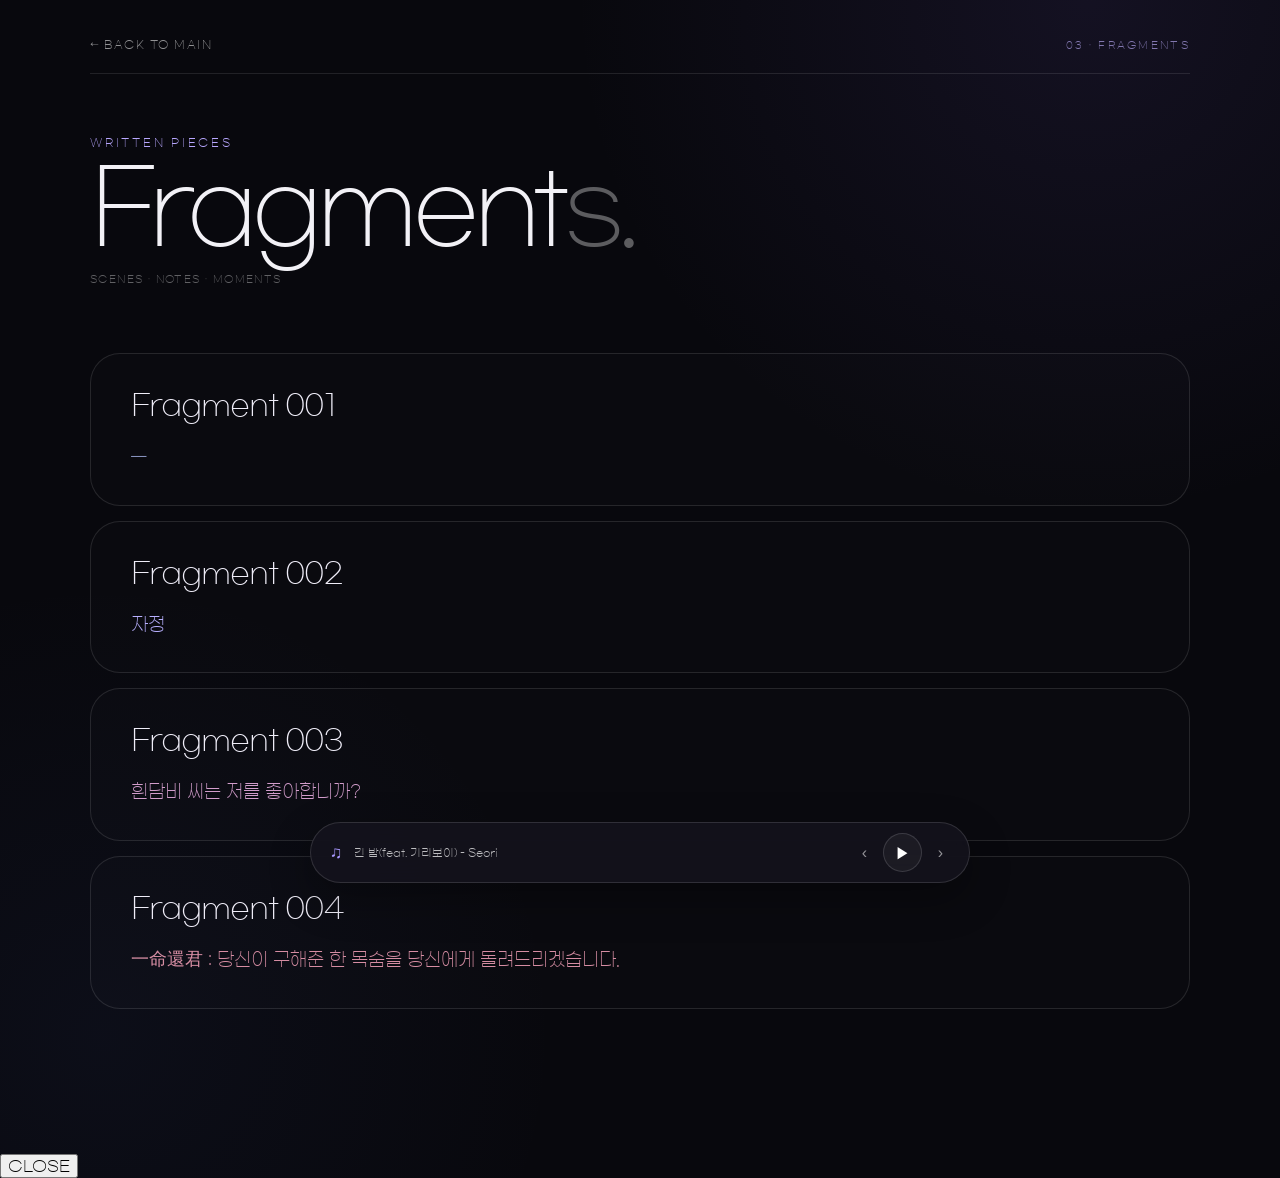
==== fragments/index.html @ 54051878 "Update index.html" ====
<!DOCTYPE html>
<html lang="ko">

<head>

  <meta charset="UTF-8" />

  <meta
    name="viewport"
    content="width=device-width, initial-scale=1.0"
  />

  <title>Fragments | Midnight Hour</title>


  <style>

    @font-face {
      font-family: "GmarketSans";
      src: url("../GmarketSansTTFLight.ttf") format("truetype");
      font-weight: 300;
      font-style: normal;
      font-display: swap;
    }


    * {
      box-sizing: border-box;
    }


    html {
      scroll-behavior: smooth;
    }


    body {
      margin: 0;

      min-height: 100vh;

      color: #f2f1f6;

      font-family:
        "GmarketSans",
        -apple-system,
        BlinkMacSystemFont,
        "Segoe UI",
        sans-serif;

      background:
        radial-gradient(
          circle at 85% 0%,
          rgba(94,73,163,.14),
          transparent 32%
        ),
        radial-gradient(
          circle at 8% 88%,
          rgba(70,94,177,.07),
          transparent 29%
        ),
        #08080d;
    }


    a {
      color: inherit;
      text-decoration: none;
    }


    button {
      font: inherit;
    }


    /* =========================================================
       PAGE
    ========================================================= */

    .mh-fr-page {
      width: min(1100px, calc(100% - 54px));

      margin: 0 auto;

      padding:
        38px
        0
        145px;
    }


    /* =========================================================
       TOP
    ========================================================= */

    .mh-fr-top {
      display: flex;

      align-items: center;
      justify-content: space-between;

      padding-bottom: 22px;

      border-bottom:
        1px solid
        rgba(255,255,255,.10);
    }


    .mh-fr-back {
      color: rgba(255,255,255,.56);

      font-size: 11px;

      letter-spacing: .14em;

      transition:
        color .2s ease,
        transform .2s ease;
    }


    .mh-fr-back:hover {
      color: white;

      transform: translateX(-3px);
    }


    .mh-fr-index {
      color: rgba(176,162,235,.7);

      font-size: 10px;

      letter-spacing: .23em;
    }


    /* =========================================================
       HEADER
    ========================================================= */

    .mh-fr-header {
      padding:
        62px
        0
        68px;
    }


    .mh-fr-kicker {
      margin-bottom: 12px;

      color: #b8a7ff;

      font-size: 11px;

      letter-spacing: .25em;
    }


    .mh-fr-title {
      margin: 0;

      font-size:
        clamp(
          58px,
          8vw,
          103px
        );

      line-height: .9;

      letter-spacing: -.065em;

      font-weight: 300;
    }


    .mh-fr-title span {
      color: rgba(255,255,255,.34);
    }


    .mh-fr-sub {
      margin-top: 20px;

      color: rgba(255,255,255,.36);

      font-size: 10px;

      letter-spacing: .14em;
    }


    /* =========================================================
       CARDS
    ========================================================= */

    .mh-fr-list {
      display: flex;

      flex-direction: column;

      gap: 15px;
    }


    .mh-fr-card {
      width: 100%;

      min-height: 150px;

      display: flex;

      flex-direction: column;

      justify-content: center;

      align-items: flex-start;

      padding:
        32px
        40px;

      border:
        1px solid
        rgba(255,255,255,.11);

      border-radius: 30px;

      color: inherit;

      text-align: left;

      background:
        rgba(255,255,255,.012);

      cursor: pointer;

      transition:
        border-color .25s ease,
        background .25s ease,
        transform .25s ease;
    }


    .mh-fr-card:hover {
      transform: translateY(-2px);

      border-color:
        rgba(174,155,255,.30);

      background:
        linear-gradient(
          100deg,
          rgba(116,90,190,.055),
          rgba(255,255,255,.013)
        );
    }


    .mh-fr-card-title {
      margin: 0;

      color: #efedf8;

      font-size:
        clamp(
          22px,
          2.4vw,
          30px
        );

      font-weight: 300;

      line-height: 1.3;

      letter-spacing: -.035em;
    }


    .mh-fr-card-subtitle {
      margin-top: 17px;

      color: #b8c7ff;

      font-size:
        clamp(
          14px,
          1.6vw,
          18px
        );

      line-height: 1.7;

      word-break: keep-all;
    }


    .mh-fr-card:nth-child(2)
    .mh-fr-card-subtitle {
      color: #b8b0ff;
    }


    .mh-fr-card:nth-child(3)
    .mh-fr-card-subtitle {
      color: #d29dcb;
    }


    .mh-fr-card:nth-child(4)
    .mh-fr-card-subtitle {
      color: #d68da3;
    }


    /* =========================================================
       READER MODAL
    ========================================================= */

    .mh-fr-modal {
      position: fixed;

      z-index: 500;

      inset: 0;

      display: none;

      align-items: center;
      justify-content: center;

      padding: 28px;

      background:
        rgba(3,3,7,.91);

      backdrop-filter: blur(18px);
      -webkit-backdrop-filter: blur(18px);
    }


    .mh-fr-modal.open {
      display: flex;
    }


    .mh-fr-reader {
      width: min(820px, 100%);

      max-height: 87vh;

      overflow-y: auto;

      padding:
        46px
        48px
        52px;

      border:
        1px solid
        rgba(255,255,255,.11);

      border-radius: 30px;

      background: #101016;

      box-shadow:
        0
        28px
        80px
        rgba(0,0,0,.38);
    }


    .mh-fr-reader-head {
      display: flex;

      align-items: flex-start;
      justify-content: space-between;

      gap: 28px;

      margin-bottom: 31px;

      padding-bottom: 25px;

      border-bottom:
        1px solid
        rgba(255,255,255,.09);
    }


    .mh-fr-reader-heading {
      min-width: 0;
    }


    .mh-fr-reader-title {
      margin: 0;

      color: #f1eff7;

      font-size: 29px;

      font-weight: 300;

      letter-spacing: -.04em;
    }


    .mh-fr-reader-subtitle {
      margin-top: 9px;

      color: rgba(183,172,244,.67);

      font-size: 12px;

      line-height: 1.7;

      word-break: keep-all;
    }


    .mh-fr-close {
      flex: 0 0 auto;

      padding:
        7px
        0;

      border: 0;

      color: rgba(255,255,255,.48);

      background: transparent;

      cursor: pointer;

      font-size: 9px;

      letter-spacing: .17em;
    }


    .mh-fr-close:hover {
      color: white;
    }


    /* =========================================================
       TEXT CONTENT
    ========================================================= */

    .mh-fr-reader-text {
      color: rgba(255,255,255,.78);

      font-size: 15px;

      line-height: 2.15;

      word-break: keep-all;

      white-space: pre-wrap;
    }


    /*
      fragment3.html처럼 HTML을 불러올 때
    */

    .mh-fr-reader-text.is-html {
      white-space: normal;
    }


    .mh-fr-reader-text.is-html p {
      margin:
        0
        0
        1.35em;
    }


    .mh-fr-reader-text.is-html p:last-child {
      margin-bottom: 0;
    }


    /*
      기울임체
    */

    .mh-fr-reader-text em {
      color: rgba(215,207,255,.90);

      font-style: italic;
    }


    /* =========================================================
       MUSIC
    ========================================================= */

    .music-player {
      position: fixed;

      z-index: 100;

      left: 50%;
      bottom: 17px;

      transform: translateX(-50%);

      width:
        min(
          660px,
          calc(100% - 36px)
        );

      min-height: 61px;

      display: flex;

      align-items: center;
      justify-content: space-between;

      gap: 16px;

      padding:
        9px
        13px
        9px
        19px;

      border:
        1px solid
        rgba(255,255,255,.13);

      border-radius: 999px;

      background:
        rgba(20,18,29,.89);

      box-shadow:
        0
        15px
        43px
        rgba(0,0,0,.32);

      backdrop-filter: blur(20px);
      -webkit-backdrop-filter: blur(20px);
    }


    .music-left,
    .music-controls {
      display: flex;
      align-items: center;
    }


    .music-left {
      min-width: 0;
      gap: 11px;
    }


    .music-icon {
      color: #a998ff;
      font-size: 17px;
    }


    .music-title {
      overflow: hidden;
      white-space: nowrap;
      text-overflow: ellipsis;

      color: rgba(255,255,255,.72);

      font-size: 11px;
    }


    .music-controls {
      flex: 0 0 auto;
      gap: 3px;
    }


    .music-btn {
      width: 39px;
      height: 39px;

      display: grid;
      place-items: center;

      padding: 0;

      border:
        1px solid
        rgba(255,255,255,.14);

      border-radius: 50%;

      color: white;

      background:
        rgba(255,255,255,.045);

      cursor: pointer;
    }


    .music-btn.small {
      width: 31px;
      height: 31px;

      border: 0;

      background: transparent;

      color: rgba(255,255,255,.55);
    }


    /* =========================================================
       MOBILE
    ========================================================= */

    @media (max-width: 650px) {

      .mh-fr-page {
        width: calc(100% - 28px);
      }


      .mh-fr-header {
        padding:
          48px
          0
          50px;
      }


      .mh-fr-card {
        min-height: 130px;

        padding:
          28px
          25px;

        border-radius: 23px;
      }


      .mh-fr-card-title {
        font-size: 23px;
      }


      .mh-fr-card-subtitle {
        margin-top: 12px;

        font-size: 14px;
      }


      .mh-fr-modal {
        padding: 13px;
      }


      .mh-fr-reader {
        padding:
          31px
          24px
          38px;

        border-radius: 22px;
      }


      .mh-fr-reader-title {
        font-size: 24px;
      }


      .mh-fr-reader-text {
        font-size: 13.5px;

        line-height: 2;
      }

    }

  </style>

</head>


<body>


<main class="mh-fr-page">


  <nav class="mh-fr-top">

    <a
      class="mh-fr-back"
      href="../index.html"
    >
      ← BACK TO MAIN
    </a>

    <span class="mh-fr-index">
      03 · FRAGMENTS
    </span>

  </nav>



  <header class="mh-fr-header">

    <div class="mh-fr-kicker">
      WRITTEN PIECES
    </div>

    <h1 class="mh-fr-title">
      Fragment<span>s.</span>
    </h1>

    <div class="mh-fr-sub">
      SCENES · NOTES · MOMENTS
    </div>

  </header>



  <!-- =====================================================
       FRAGMENT CARDS
  ====================================================== -->

  <section class="mh-fr-list">


    <!-- 001 -->

    <button
      class="mh-fr-card"
      onclick="openFragment({
        file: 'fragment1.txt',
        type: 'text',
        title: 'Fragment 001',
        subtitle: '—'
      })"
    >

      <h2 class="mh-fr-card-title">
        Fragment 001
      </h2>

      <div class="mh-fr-card-subtitle">
        —
      </div>

    </button>



    <!-- 002 -->

    <button
      class="mh-fr-card"
      onclick="openFragment({
        file: 'fragment2.txt',
        type: 'text',
        title: 'Fragment 002',
        subtitle: '자정'
      })"
    >

      <h2 class="mh-fr-card-title">
        Fragment 002
      </h2>

      <div class="mh-fr-card-subtitle">
        자정
      </div>

    </button>



    <!-- 003 -->

    <button
      class="mh-fr-card"
      onclick="openFragment({
        file: 'fragment3.html',
        type: 'html',
        title: 'Fragment 003',
        subtitle: '흰담비 씨는 저를 좋아합니까?'
      })"
    >

      <h2 class="mh-fr-card-title">
        Fragment 003
      </h2>

      <div class="mh-fr-card-subtitle">
        흰담비 씨는 저를 좋아합니까?
      </div>

    </button>



    <!-- 004 -->

    <button
      class="mh-fr-card"
      onclick="openFragment({
        file: 'fragment4.txt',
        type: 'text',
        title: 'Fragment 004',
        subtitle: '一命還君 : 당신이 구해준 한 목숨을 당신에게 돌려드리겠습니다.'
      })"
    >

      <h2 class="mh-fr-card-title">
        Fragment 004
      </h2>

      <div class="mh-fr-card-subtitle">
        一命還君 : 당신이 구해준 한 목숨을 당신에게 돌려드리겠습니다.
      </div>

    </button>


  </section>


</main>



<!-- =========================================================
     READER
========================================================= -->

<div
  class="mh-fr-modal"
  id="mh-fr-modal"
  onclick="closeFragmentOutside(event)"
>

  <article class="mh-fr-reader">


    <div class="mh-fr-reader-head">


      <div class="mh-fr-reader-heading">

        <h2
          class="mh-fr-reader-title"
          id="mh-fr-reader-title"
        >
          Fragment
        </h2>

        <div
          class="mh-fr-reader-subtitle"
          id="mh-fr-reader-subtitle"
        >
        </div>

      </div>


      <button
        class="mh-fr-close"
        onclick="closeFragment()"
      >
        CLOSE
      </button>


    </div>


    <div
      class="mh-fr-reader-text"
      id="mh-fr-reader-text"
    >
      Loading...
    </div>


  </article>

</div>



<!-- =========================================================
     MUSIC
========================================================= -->

<div
  class="music-player"
  id="music-player"
>

  <div class="music-left">

    <span class="music-icon">
      ♫
    </span>

    <span
      class="music-title"
      id="music-title"
    >
      긴 밤(feat. 기리보이) - Seori
    </span>

  </div>


  <div class="music-controls">

    <button
      aria-label="previous track"
      class="music-btn small"
      onclick="prevTrack()"
    >
      ‹
    </button>

    <button
      aria-label="play or pause"
      class="music-btn"
      id="music-btn"
      onclick="toggleMusic()"
    >
      ▶
    </button>

    <button
      aria-label="next track"
      class="music-btn small"
      onclick="nextTrack()"
    >
      ›
    </button>

  </div>


  <audio
    id="bgm"
    preload="metadata"
  ></audio>

</div>



<script src="../common.js"></script>


<script>

  const fragmentModal =
    document.getElementById(
      "mh-fr-modal"
    );


  const fragmentTitle =
    document.getElementById(
      "mh-fr-reader-title"
    );


  const fragmentSubtitle =
    document.getElementById(
      "mh-fr-reader-subtitle"
    );


  const fragmentText =
    document.getElementById(
      "mh-fr-reader-text"
    );



  async function openFragment(data) {

    fragmentTitle.textContent =
      data.title;


    fragmentSubtitle.textContent =
      data.subtitle || "";


    fragmentText.classList.remove(
      "is-html"
    );


    fragmentText.textContent =
      "Loading...";


    fragmentModal.classList.add(
      "open"
    );


    document.body.style.overflow =
      "hidden";


    try {

      const response =
        await fetch(data.file);


      if (!response.ok) {

        throw new Error(
          "Failed to load fragment."
        );

      }


      const content =
        await response.text();


      if (
        data.type === "html"
      ) {

        fragmentText.classList.add(
          "is-html"
        );


        fragmentText.innerHTML =
          content;

      }

      else {

        fragmentText.textContent =
          content;

      }

    }

    catch (error) {

      fragmentText.textContent =
        "글을 불러오지 못했습니다.\n\n" +
        data.file +
        " 파일이 fragments 폴더 안에 있는지 확인해 주세요.";

    }

  }



  function closeFragment() {

    fragmentModal.classList.remove(
      "open"
    );


    document.body.style.overflow =
      "";

  }



  function closeFragmentOutside(event) {

    if (
      event.target === fragmentModal
    ) {

      closeFragment();

    }

  }



  document.addEventListener(
    "keydown",
    function(event) {

      if (
        event.key === "Escape" &&
        fragmentModal.classList.contains("open")
      ) {

        closeFragment();

      }

    }
  );

</script>


</body>
</html>
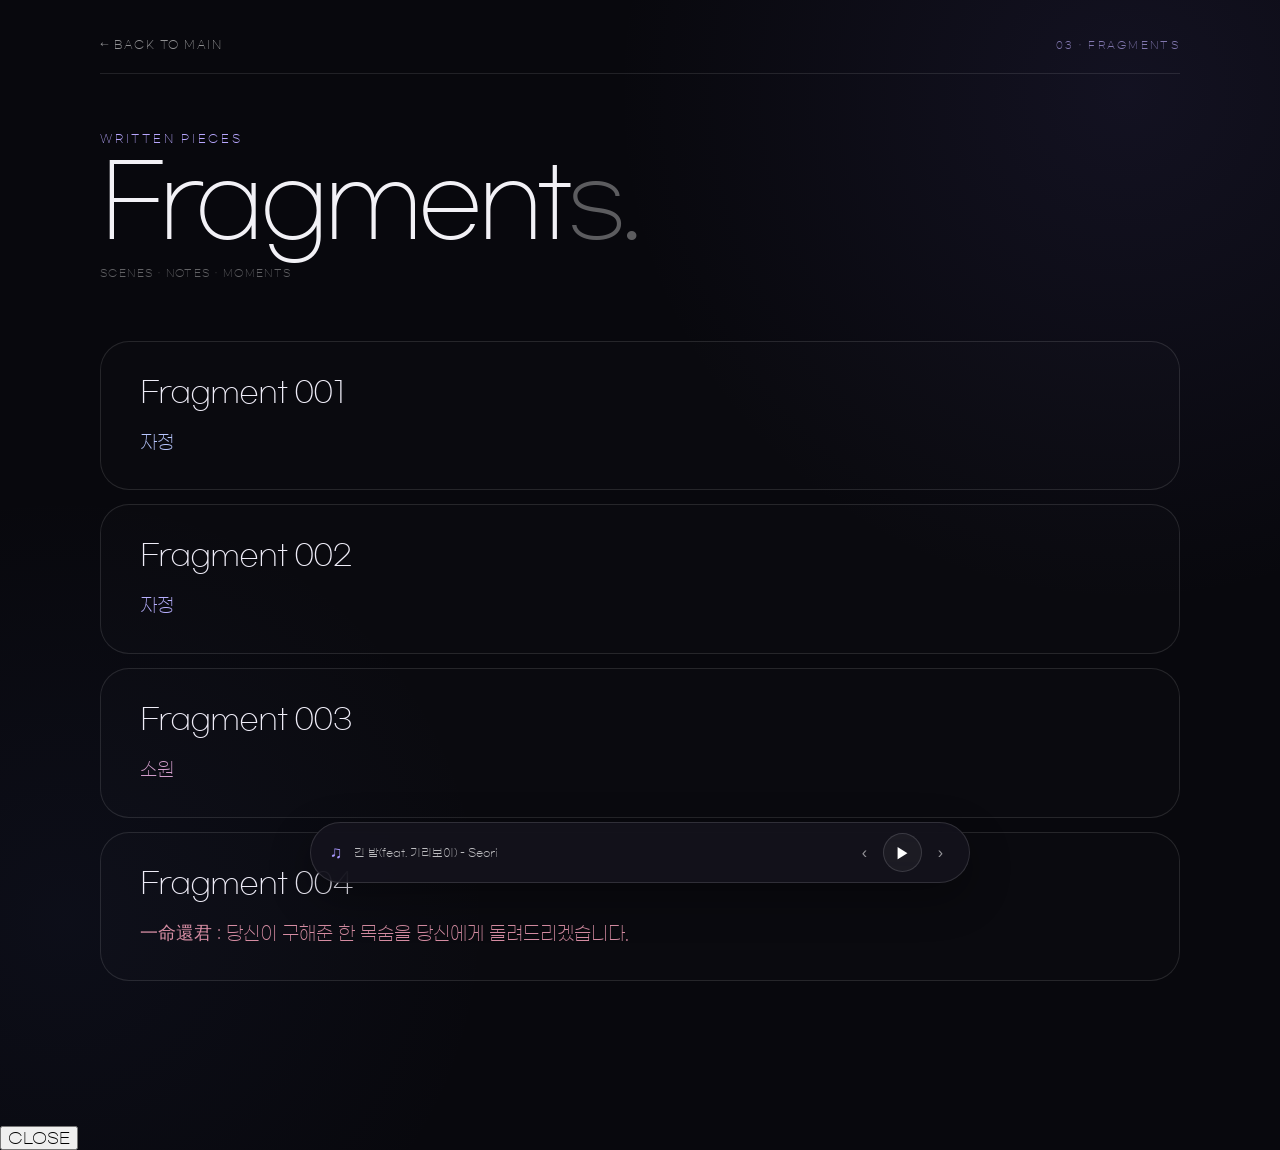
==== commit 481a85ca: "Update index.html" ====
--- a/fragments/index.html
+++ b/fragments/index.html
@@ -36,7 +36,6 @@
 
     body {
       margin: 0;
-
       min-height: 100vh;
 
       color: #f2f1f6;
@@ -50,14 +49,14 @@
 
       background:
         radial-gradient(
-          circle at 85% 0%,
-          rgba(94,73,163,.14),
-          transparent 32%
+          circle at 88% 8%,
+          rgba(86, 77, 158, .14),
+          transparent 33%
         ),
         radial-gradient(
-          circle at 8% 88%,
-          rgba(70,94,177,.07),
-          transparent 29%
+          circle at 5% 80%,
+          rgba(74, 95, 180, .07),
+          transparent 28%
         ),
         #08080d;
     }
@@ -79,7 +78,7 @@
     ========================================================= */
 
     .mh-fr-page {
-      width: min(1100px, calc(100% - 54px));
+      width: min(1080px, calc(100% - 54px));
 
       margin: 0 auto;
 
@@ -123,7 +122,6 @@
 
     .mh-fr-back:hover {
       color: white;
-
       transform: translateX(-3px);
     }
 
@@ -143,9 +141,9 @@
 
     .mh-fr-header {
       padding:
-        62px
+        58px
         0
-        68px;
+        62px;
     }
 
 
@@ -165,9 +163,9 @@
 
       font-size:
         clamp(
-          58px,
-          8vw,
-          103px
+          56px,
+          7.8vw,
+          100px
         );
 
       line-height: .9;
@@ -203,32 +201,31 @@
 
       flex-direction: column;
 
-      gap: 15px;
+      gap: 14px;
     }
 
 
     .mh-fr-card {
       width: 100%;
 
-      min-height: 150px;
+      min-height: 142px;
 
       display: flex;
 
       flex-direction: column;
 
       justify-content: center;
-
       align-items: flex-start;
 
       padding:
-        32px
-        40px;
+        31px
+        39px;
 
       border:
         1px solid
         rgba(255,255,255,.11);
 
-      border-radius: 30px;
+      border-radius: 29px;
 
       color: inherit;
 
@@ -282,7 +279,7 @@
 
 
     .mh-fr-card-subtitle {
-      margin-top: 17px;
+      margin-top: 16px;
 
       color: #b8c7ff;
 
@@ -318,7 +315,7 @@
 
 
     /* =========================================================
-       READER MODAL
+       MODAL
     ========================================================= */
 
     .mh-fr-modal {
@@ -415,9 +412,9 @@
     .mh-fr-reader-subtitle {
       margin-top: 9px;
 
-      color: rgba(183,172,244,.67);
-
-      font-size: 12px;
+      color: rgba(183,172,244,.72);
+
+      font-size: 13px;
 
       line-height: 1.7;
 
@@ -452,11 +449,11 @@
 
 
     /* =========================================================
-       TEXT CONTENT
+       TEXT
     ========================================================= */
 
     .mh-fr-reader-text {
-      color: rgba(255,255,255,.78);
+      color: rgba(255,255,255,.80);
 
       font-size: 15px;
 
@@ -467,10 +464,6 @@
       white-space: pre-wrap;
     }
 
-
-    /*
-      fragment3.html처럼 HTML을 불러올 때
-    */
 
     .mh-fr-reader-text.is-html {
       white-space: normal;
@@ -490,12 +483,8 @@
     }
 
 
-    /*
-      기울임체
-    */
-
     .mh-fr-reader-text em {
-      color: rgba(215,207,255,.90);
+      color: rgba(218,210,255,.92);
 
       font-style: italic;
     }
@@ -641,18 +630,18 @@
 
       .mh-fr-header {
         padding:
-          48px
+          46px
           0
-          50px;
+          48px;
       }
 
 
       .mh-fr-card {
-        min-height: 130px;
+        min-height: 125px;
 
         padding:
-          28px
-          25px;
+          27px
+          24px;
 
         border-radius: 23px;
       }
@@ -744,10 +733,6 @@
 
 
 
-  <!-- =====================================================
-       FRAGMENT CARDS
-  ====================================================== -->
-
   <section class="mh-fr-list">
 
 
@@ -755,12 +740,11 @@
 
     <button
       class="mh-fr-card"
-      onclick="openFragment({
-        file: 'fragment1.txt',
-        type: 'text',
-        title: 'Fragment 001',
-        subtitle: '—'
-      })"
+      onclick="openFragmentText(
+        'fragment1.txt',
+        'Fragment 001',
+        '자정'
+      )"
     >
 
       <h2 class="mh-fr-card-title">
@@ -768,7 +752,7 @@
       </h2>
 
       <div class="mh-fr-card-subtitle">
-        —
+        자정
       </div>
 
     </button>
@@ -779,12 +763,11 @@
 
     <button
       class="mh-fr-card"
-      onclick="openFragment({
-        file: 'fragment2.txt',
-        type: 'text',
-        title: 'Fragment 002',
-        subtitle: '자정'
-      })"
+      onclick="openFragmentText(
+        'fragment2.txt',
+        'Fragment 002',
+        '자정'
+      )"
     >
 
       <h2 class="mh-fr-card-title">
@@ -803,12 +786,7 @@
 
     <button
       class="mh-fr-card"
-      onclick="openFragment({
-        file: 'fragment3.html',
-        type: 'html',
-        title: 'Fragment 003',
-        subtitle: '흰담비 씨는 저를 좋아합니까?'
-      })"
+      onclick="openFragmentThree()"
     >
 
       <h2 class="mh-fr-card-title">
@@ -816,7 +794,7 @@
       </h2>
 
       <div class="mh-fr-card-subtitle">
-        흰담비 씨는 저를 좋아합니까?
+        소원
       </div>
 
     </button>
@@ -827,12 +805,11 @@
 
     <button
       class="mh-fr-card"
-      onclick="openFragment({
-        file: 'fragment4.txt',
-        type: 'text',
-        title: 'Fragment 004',
-        subtitle: '一命還君 : 당신이 구해준 한 목숨을 당신에게 돌려드리겠습니다.'
-      })"
+      onclick="openFragmentText(
+        'fragment4.txt',
+        'Fragment 004',
+        '一命還君 : 당신이 구해준 한 목숨을 당신에게 돌려드리겠습니다.'
+      )"
     >
 
       <h2 class="mh-fr-card-title">
@@ -854,7 +831,7 @@
 
 
 <!-- =========================================================
-     READER
+     READER MODAL
 ========================================================= -->
 
 <div
@@ -878,6 +855,7 @@
           Fragment
         </h2>
 
+
         <div
           class="mh-fr-reader-subtitle"
           id="mh-fr-reader-subtitle"
@@ -909,6 +887,112 @@
   </article>
 
 </div>
+
+
+
+<!-- =========================================================
+     FRAGMENT 003 TEMPLATE
+========================================================= -->
+
+<template id="fragment-three-template">
+
+  <p>
+    흰담비 씨는 저를 좋아합니까?<br>
+    좋아하죠, 당연히.<br>
+    그렇다면 제가 당신의 연인이 될 수 없던 이유는 무엇입니까?
+  </p>
+
+  <p>
+    그 질문에 여자가 어떤 표정을 지었더라.
+  </p>
+
+  <p>
+    기상 시각 사택의 기온은 낮다.
+    일반적인 인간 개체의 기준으로도 낮은 편이다.
+    여자는 아침에 일어날 때면 늘 이불 밖으로 나오려 하지 않았으므로.
+    <em>추워요.</em>
+    여자가 잠결에 그런 말을 흘릴 때면 그는 늘 똑같이 답했다.
+    아닙니다. 현재 기온은 이십일 도씨로, 흰담비 씨가 취침 전 맞춘 에어컨의 기온입니다.
+    그 말에 여자 또한 똑같이 답했다.
+    <em>원래 일어날 때면 춥게 느껴지고 이불 덮으면 따뜻한 게 최고인 거예요….</em>
+    그로썬 이해되지 않고 논리적이지 않은 소리였다.
+  </p>
+
+  <p>
+    다시 생각해보니 일반적이라는 말 또한 논리적이지 않았다.
+    그의 사택에서 아침을 맞이한 인간 개체는 한 명 뿐이었으므로.
+  </p>
+
+  <p>
+    기름을 두 바퀴 둘러 계란 두 개를 구웠다.
+    여자는 늘 기름을 두 바퀴 이상 두른 뒤 뒤집지 않고 오래 구워
+    바삭바삭해진 반숙을 선호했다.
+    여자가 그러했듯 노른자를 터뜨려 밥에 비볐다.
+    바삭한 계란 흰자가 입 안에서 부서졌다.
+  </p>
+
+  <p>
+    운전대에 힘을 최대한 주지 않았다.
+    힘을 조절하기 어려웠다.
+    출퇴근 길의 운전은 늘 여자의 몫이었다.
+    그가 운전대를 두 번 부러뜨린 뒤 다시 나타난 여자는
+    면허를 땄다며 당당하게 운전면허증을 그에게 들이밀었다.
+    그 뒤로 그는 한참 운전대를 잡은 적이 없었다.
+  </p>
+
+  <p>
+    점심 후 카페에서 구매한 음료는 쿠키쉐이크였다.
+    여자가 늘 주문하던 메뉴였다.
+    쿠키 조각이 입 안에서 씹히는 게 마음에 든다고 했다.
+    음료를 마실 때면 여자의 입이 조금씩 우물거렸다.
+    여자는 입이 작은 편이라 음료를 전부 마시는 데에 남들보다 시간이 오래 걸렸다.
+    여자가 그러했듯 음료를 입에 머금은 뒤 쿠키 조각을 씹었다.
+    알갱이가 잘게 부서졌다.
+  </p>
+
+  <p>
+    퇴근 후 디비디 플레이어로 재생할 영화를 고르지 못했다.
+    선택은 늘 여자의 몫이었기 때문이다.
+    그 스스로도 모르는 기호를 맞추려 애쓰며,
+    그러면서도 여자 본인의 취향을 벗어나지 않도록.
+    가장 마지막으로 여자와 함께 보았던 영화를 틀었다.
+    오늘로 정확히 쉰한 번째의 재생이었다.
+  </p>
+
+  <p>
+    주인없는 방의 기온과 에어컨의 설정된 온도를 확인했다.
+    여자가 늘 맞춰놓고 취침하던 기온이었다.
+    불을 끄려다 말고 방의 책상 한구석에 놓인
+    짙푸른 손목시계 옆 실팔찌를 집어들었다.
+  </p>
+
+  <p>
+    <em>끊어지면 소원이 이루어지는 거예요.</em>
+    증명된 사실입니까?
+    <em>사실 끊어진 적이 없어서 모르겠어요.</em>
+    그렇다면 흰담비 씨가 확신하는 이유는 무엇입니까?
+    <em>끊어지면 알게 되지 않을까요? 이루어지는지 아닌지.</em>
+  </p>
+
+  <p>
+    그렇게 말했음에도 막상 잘 차고 다니지 않아,
+    여자의 팔찌는 조금도 닳지 않은 상태였다.
+    그가 늘 방의 청결을 유지했으므로,
+    먼지 또한 묻지 않았다.
+    팔찌 한쪽을 쥐고 반대편에 검지를 걸었다.
+    이대로 당기면 끊어질 터다.
+    그에겐 조금의 힘도 필요하지 않은 일이었다.
+  </p>
+
+  <p>
+    끊어지면 소원이 이루어지는지 알 수 있다고 했나.
+  </p>
+
+  <p>
+    그렇다면 어떤 소원을 빌어야 당신이 눈을 뜰까.
+  </p>
+
+</template>
 
 
 
@@ -982,62 +1066,67 @@
 <script>
 
   const fragmentModal =
-    document.getElementById(
-      "mh-fr-modal"
-    );
-
+    document.getElementById("mh-fr-modal");
 
   const fragmentTitle =
-    document.getElementById(
-      "mh-fr-reader-title"
-    );
-
+    document.getElementById("mh-fr-reader-title");
 
   const fragmentSubtitle =
-    document.getElementById(
-      "mh-fr-reader-subtitle"
-    );
-
+    document.getElementById("mh-fr-reader-subtitle");
 
   const fragmentText =
-    document.getElementById(
-      "mh-fr-reader-text"
-    );
-
-
-
-  async function openFragment(data) {
+    document.getElementById("mh-fr-reader-text");
+
+
+
+  function prepareFragment(
+    title,
+    subtitle
+  ) {
 
     fragmentTitle.textContent =
-      data.title;
-
+      title;
 
     fragmentSubtitle.textContent =
-      data.subtitle || "";
-
+      subtitle;
+
+    fragmentText.innerHTML =
+      "";
 
     fragmentText.classList.remove(
       "is-html"
     );
 
-
-    fragmentText.textContent =
-      "Loading...";
-
-
     fragmentModal.classList.add(
       "open"
     );
 
-
     document.body.style.overflow =
       "hidden";
 
+  }
+
+
+
+  async function openFragmentText(
+    file,
+    title,
+    subtitle
+  ) {
+
+    prepareFragment(
+      title,
+      subtitle
+    );
+
+    fragmentText.textContent =
+      "Loading...";
+
 
     try {
 
       const response =
-        await fetch(data.file);
+        await fetch(file);
 
 
       if (!response.ok) {
@@ -1053,26 +1142,8 @@
         await response.text();
 
 
-      if (
-        data.type === "html"
-      ) {
-
-        fragmentText.classList.add(
-          "is-html"
-        );
-
-
-        fragmentText.innerHTML =
-          content;
-
-      }
-
-      else {
-
-        fragmentText.textContent =
-          content;
-
-      }
+      fragmentText.textContent =
+        content;
 
     }
 
@@ -1080,10 +1151,37 @@
 
       fragmentText.textContent =
         "글을 불러오지 못했습니다.\n\n" +
-        data.file +
+        file +
         " 파일이 fragments 폴더 안에 있는지 확인해 주세요.";
 
     }
+
+  }
+
+
+
+  function openFragmentThree() {
+
+    prepareFragment(
+      "Fragment 003",
+      "소원"
+    );
+
+
+    const template =
+      document.getElementById(
+        "fragment-three-template"
+      );
+
+
+    fragmentText.classList.add(
+      "is-html"
+    );
+
+
+    fragmentText.appendChild(
+      template.content.cloneNode(true)
+    );
 
   }
 
@@ -1095,7 +1193,6 @@
       "open"
     );
 
-
     document.body.style.overflow =
       "";
 
@@ -1103,7 +1200,9 @@
 
 
 
-  function closeFragmentOutside(event) {
+  function closeFragmentOutside(
+    event
+  ) {
 
     if (
       event.target === fragmentModal
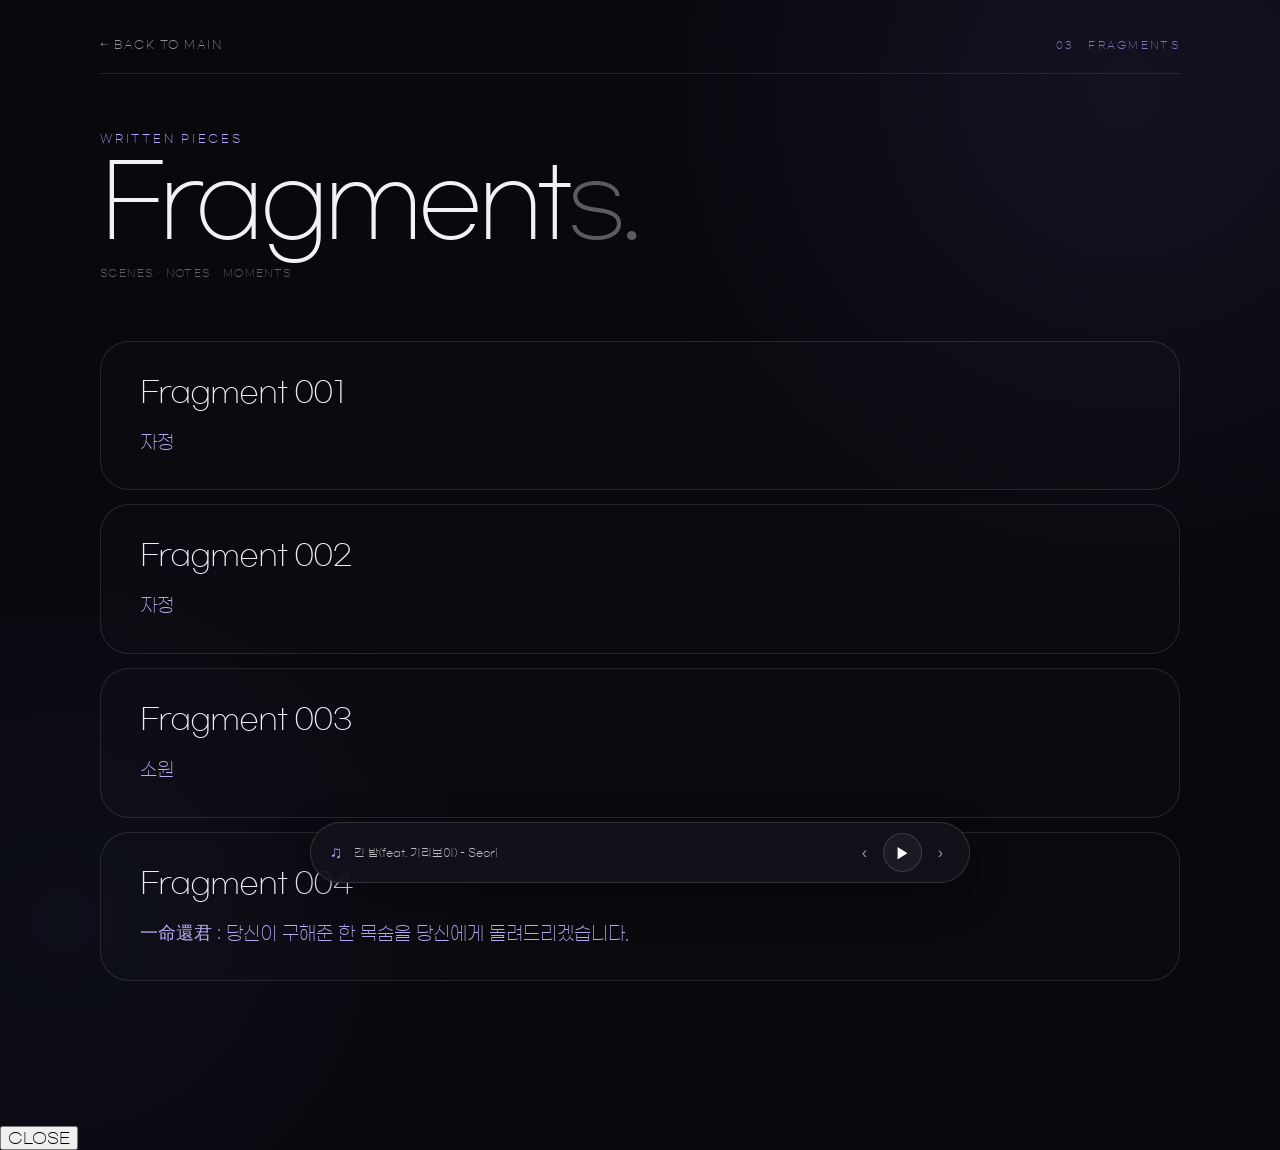
==== commit 5a8c487b: "Update index.html" ====
--- a/fragments/index.html
+++ b/fragments/index.html
@@ -21,6 +21,11 @@
       font-weight: 300;
       font-style: normal;
       font-display: swap;
+    }
+
+
+    :root {
+      --subtitle-purple: #b7abf4;
     }
 
 
@@ -122,6 +127,7 @@
 
     .mh-fr-back:hover {
       color: white;
+
       transform: translateX(-3px);
     }
 
@@ -278,10 +284,14 @@
     }
 
 
+    /*
+      네 카드 모두 동일한 보라색
+    */
+
     .mh-fr-card-subtitle {
       margin-top: 16px;
 
-      color: #b8c7ff;
+      color: var(--subtitle-purple);
 
       font-size:
         clamp(
@@ -296,24 +306,6 @@
     }
 
 
-    .mh-fr-card:nth-child(2)
-    .mh-fr-card-subtitle {
-      color: #b8b0ff;
-    }
-
-
-    .mh-fr-card:nth-child(3)
-    .mh-fr-card-subtitle {
-      color: #d29dcb;
-    }
-
-
-    .mh-fr-card:nth-child(4)
-    .mh-fr-card-subtitle {
-      color: #d68da3;
-    }
-
-
     /* =========================================================
        MODAL
     ========================================================= */
@@ -412,7 +404,7 @@
     .mh-fr-reader-subtitle {
       margin-top: 9px;
 
-      color: rgba(183,172,244,.72);
+      color: var(--subtitle-purple);
 
       font-size: 13px;
 
@@ -484,7 +476,7 @@
 
 
     .mh-fr-reader-text em {
-      color: rgba(218,210,255,.92);
+      color: #c6baf9;
 
       font-style: italic;
     }
@@ -830,9 +822,7 @@
 
 
 
-<!-- =========================================================
-     READER MODAL
-========================================================= -->
+<!-- READER -->
 
 <div
   class="mh-fr-modal"
@@ -890,9 +880,7 @@
 
 
 
-<!-- =========================================================
-     FRAGMENT 003 TEMPLATE
-========================================================= -->
+<!-- FRAGMENT 003 -->
 
 <template id="fragment-three-template">
 
@@ -996,9 +984,7 @@
 
 
 
-<!-- =========================================================
-     MUSIC
-========================================================= -->
+<!-- MUSIC -->
 
 <div
   class="music-player"
@@ -1078,7 +1064,6 @@
     document.getElementById("mh-fr-reader-text");
 
 
-
   function prepareFragment(
     title,
     subtitle
@@ -1105,7 +1090,6 @@
       "hidden";
 
   }
-
 
 
   async function openFragmentText(
@@ -1159,7 +1143,6 @@
   }
 
 
-
   function openFragmentThree() {
 
     prepareFragment(
@@ -1186,7 +1169,6 @@
   }
 
 
-
   function closeFragment() {
 
     fragmentModal.classList.remove(
@@ -1199,7 +1181,6 @@
   }
 
 
-
   function closeFragmentOutside(
     event
   ) {
@@ -1213,7 +1194,6 @@
     }
 
   }
-
 
 
   document.addEventListener(
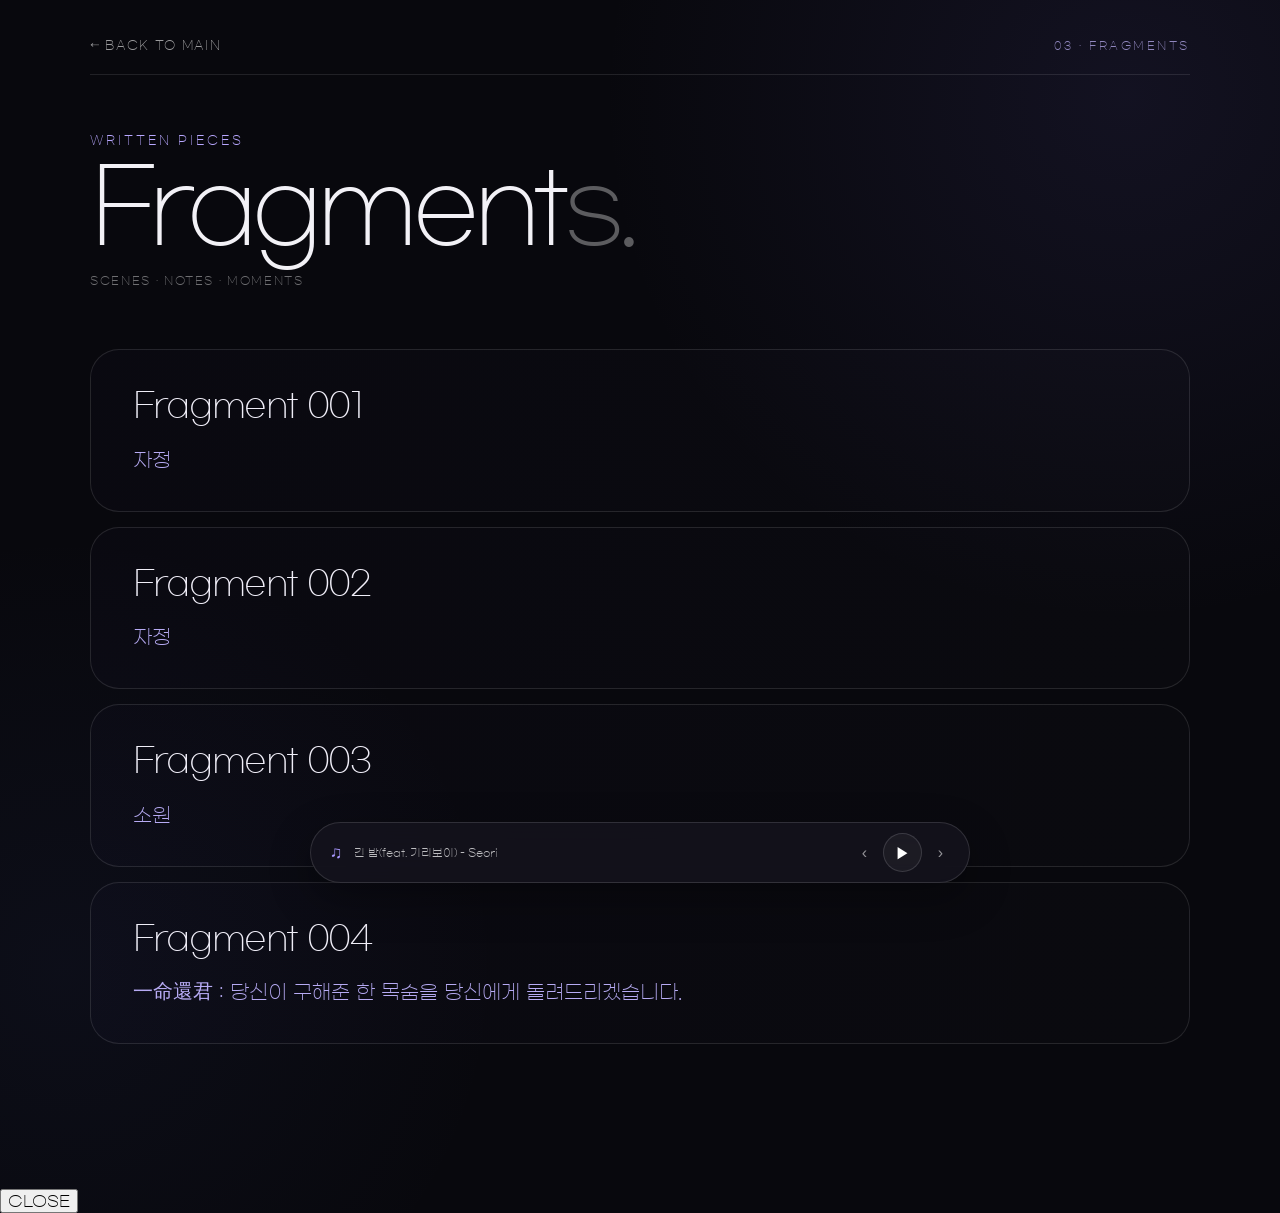
==== commit 63622b46: "Update index.html" ====
--- a/fragments/index.html
+++ b/fragments/index.html
@@ -11,7 +11,6 @@
   />
 
   <title>Fragments | Midnight Hour</title>
-
 
   <style>
 
@@ -25,7 +24,13 @@
 
 
     :root {
-      --subtitle-purple: #b7abf4;
+      --bg: #08080d;
+      --text: #f2f1f6;
+
+      --purple: #9783ee;
+      --purple-mid: #aa9bef;
+      --purple-light: #c0b5f6;
+      --purple-soft: #b7abf4;
     }
 
 
@@ -43,7 +48,7 @@
       margin: 0;
       min-height: 100vh;
 
-      color: #f2f1f6;
+      color: var(--text);
 
       font-family:
         "GmarketSans",
@@ -51,6 +56,8 @@
         BlinkMacSystemFont,
         "Segoe UI",
         sans-serif;
+
+      font-weight: 300;
 
       background:
         radial-gradient(
@@ -63,7 +70,7 @@
           rgba(74, 95, 180, .07),
           transparent 28%
         ),
-        #08080d;
+        var(--bg);
     }
 
 
@@ -83,7 +90,11 @@
     ========================================================= */
 
     .mh-fr-page {
-      width: min(1080px, calc(100% - 54px));
+      width:
+        min(
+          1100px,
+          calc(100% - 54px)
+        );
 
       margin: 0 auto;
 
@@ -104,6 +115,8 @@
       align-items: center;
       justify-content: space-between;
 
+      gap: 30px;
+
       padding-bottom: 22px;
 
       border-bottom:
@@ -113,9 +126,10 @@
 
 
     .mh-fr-back {
-      color: rgba(255,255,255,.56);
-
-      font-size: 11px;
+      color:
+        rgba(255,255,255,.60);
+
+      font-size: 12px;
 
       letter-spacing: .14em;
 
@@ -128,14 +142,16 @@
     .mh-fr-back:hover {
       color: white;
 
-      transform: translateX(-3px);
+      transform:
+        translateX(-3px);
     }
 
 
     .mh-fr-index {
-      color: rgba(176,162,235,.7);
-
-      font-size: 10px;
+      color:
+        rgba(184,172,241,.76);
+
+      font-size: 11px;
 
       letter-spacing: .23em;
     }
@@ -154,11 +170,12 @@
 
 
     .mh-fr-kicker {
-      margin-bottom: 12px;
-
-      color: #b8a7ff;
-
-      font-size: 11px;
+      margin-bottom: 13px;
+
+      color:
+        #b8a7ff;
+
+      font-size: 12px;
 
       letter-spacing: .25em;
     }
@@ -169,9 +186,9 @@
 
       font-size:
         clamp(
-          56px,
-          7.8vw,
-          100px
+          60px,
+          8vw,
+          104px
         );
 
       line-height: .9;
@@ -183,18 +200,20 @@
 
 
     .mh-fr-title span {
-      color: rgba(255,255,255,.34);
+      color:
+        rgba(255,255,255,.34);
     }
 
 
     .mh-fr-sub {
-      margin-top: 20px;
-
-      color: rgba(255,255,255,.36);
-
-      font-size: 10px;
-
-      letter-spacing: .14em;
+      margin-top: 22px;
+
+      color:
+        rgba(255,255,255,.42);
+
+      font-size: 11px;
+
+      letter-spacing: .15em;
     }
 
 
@@ -207,14 +226,14 @@
 
       flex-direction: column;
 
-      gap: 14px;
+      gap: 15px;
     }
 
 
     .mh-fr-card {
       width: 100%;
 
-      min-height: 142px;
+      min-height: 155px;
 
       display: flex;
 
@@ -224,8 +243,8 @@
       align-items: flex-start;
 
       padding:
-        31px
-        39px;
+        34px
+        42px;
 
       border:
         1px solid
@@ -238,7 +257,11 @@
       text-align: left;
 
       background:
-        rgba(255,255,255,.012);
+        linear-gradient(
+          100deg,
+          rgba(113,85,190,.025),
+          rgba(255,255,255,.012)
+        );
 
       cursor: pointer;
 
@@ -250,16 +273,17 @@
 
 
     .mh-fr-card:hover {
-      transform: translateY(-2px);
+      transform:
+        translateY(-2px);
 
       border-color:
-        rgba(174,155,255,.30);
+        rgba(184,166,255,.32);
 
       background:
         linear-gradient(
           100deg,
-          rgba(116,90,190,.055),
-          rgba(255,255,255,.013)
+          rgba(116,90,190,.07),
+          rgba(255,255,255,.015)
         );
     }
 
@@ -267,40 +291,38 @@
     .mh-fr-card-title {
       margin: 0;
 
-      color: #efedf8;
+      color:
+        #f0eef8;
 
       font-size:
         clamp(
-          22px,
-          2.4vw,
-          30px
+          26px,
+          2.7vw,
+          34px
         );
 
       font-weight: 300;
 
-      line-height: 1.3;
-
-      letter-spacing: -.035em;
-    }
-
-
-    /*
-      네 카드 모두 동일한 보라색
-    */
+      line-height: 1.25;
+
+      letter-spacing: -.04em;
+    }
+
 
     .mh-fr-card-subtitle {
-      margin-top: 16px;
-
-      color: var(--subtitle-purple);
+      margin-top: 17px;
+
+      color:
+        var(--purple-soft);
 
       font-size:
         clamp(
-          14px,
-          1.6vw,
-          18px
+          17px,
+          1.7vw,
+          20px
         );
 
-      line-height: 1.7;
+      line-height: 1.65;
 
       word-break: keep-all;
     }
@@ -327,8 +349,13 @@
       background:
         rgba(3,3,7,.91);
 
-      backdrop-filter: blur(18px);
-      -webkit-backdrop-filter: blur(18px);
+      backdrop-filter:
+        blur(18px);
+
+      -webkit-backdrop-filter:
+        blur(18px);
+
+      cursor: pointer;
     }
 
 
@@ -337,17 +364,25 @@
     }
 
 
+    /* =========================================================
+       READER
+    ========================================================= */
+
     .mh-fr-reader {
-      width: min(820px, 100%);
-
-      max-height: 87vh;
+      width:
+        min(
+          860px,
+          100%
+        );
+
+      max-height: 88vh;
 
       overflow-y: auto;
 
       padding:
-        46px
         48px
-        52px;
+        52px
+        56px;
 
       border:
         1px solid
@@ -355,27 +390,51 @@
 
       border-radius: 30px;
 
-      background: #101016;
+      background:
+        #101016;
 
       box-shadow:
         0
         28px
         80px
         rgba(0,0,0,.38);
-    }
-
+
+      scrollbar-width: thin;
+
+      scrollbar-color:
+        rgba(160,139,239,.35)
+        transparent;
+
+      cursor: default;
+    }
+
+
+    .mh-fr-reader::-webkit-scrollbar {
+      width: 7px;
+    }
+
+
+    .mh-fr-reader::-webkit-scrollbar-track {
+      background: transparent;
+    }
+
+
+    .mh-fr-reader::-webkit-scrollbar-thumb {
+      border-radius: 999px;
+
+      background:
+        rgba(160,139,239,.32);
+    }
+
+
+    /* =========================================================
+       READER HEADER
+    ========================================================= */
 
     .mh-fr-reader-head {
-      display: flex;
-
-      align-items: flex-start;
-      justify-content: space-between;
-
-      gap: 28px;
-
-      margin-bottom: 31px;
-
-      padding-bottom: 25px;
+      margin-bottom: 34px;
+
+      padding-bottom: 27px;
 
       border-bottom:
         1px solid
@@ -383,30 +442,29 @@
     }
 
 
-    .mh-fr-reader-heading {
-      min-width: 0;
-    }
-
-
     .mh-fr-reader-title {
       margin: 0;
 
-      color: #f1eff7;
-
-      font-size: 29px;
+      color:
+        #f2f0f8;
+
+      font-size: 34px;
 
       font-weight: 300;
 
-      letter-spacing: -.04em;
+      line-height: 1.2;
+
+      letter-spacing: -.045em;
     }
 
 
     .mh-fr-reader-subtitle {
-      margin-top: 9px;
-
-      color: var(--subtitle-purple);
-
-      font-size: 13px;
+      margin-top: 11px;
+
+      color:
+        var(--purple-soft);
+
+      font-size: 16px;
 
       line-height: 1.7;
 
@@ -414,42 +472,19 @@
     }
 
 
-    .mh-fr-close {
-      flex: 0 0 auto;
-
-      padding:
-        7px
-        0;
-
-      border: 0;
-
-      color: rgba(255,255,255,.48);
-
-      background: transparent;
-
-      cursor: pointer;
-
-      font-size: 9px;
-
-      letter-spacing: .17em;
-    }
-
-
-    .mh-fr-close:hover {
-      color: white;
-    }
-
-
     /* =========================================================
-       TEXT
+       READER BODY
     ========================================================= */
 
     .mh-fr-reader-text {
-      color: rgba(255,255,255,.80);
-
-      font-size: 15px;
+      color:
+        rgba(255,255,255,.84);
+
+      font-size: 17px;
 
       line-height: 2.15;
+
+      letter-spacing: -.01em;
 
       word-break: keep-all;
 
@@ -466,7 +501,7 @@
       margin:
         0
         0
-        1.35em;
+        1.55em;
     }
 
 
@@ -476,7 +511,8 @@
 
 
     .mh-fr-reader-text em {
-      color: #c6baf9;
+      color:
+        #c8bcfa;
 
       font-style: italic;
     }
@@ -494,7 +530,8 @@
       left: 50%;
       bottom: 17px;
 
-      transform: translateX(-50%);
+      transform:
+        translateX(-50%);
 
       width:
         min(
@@ -532,8 +569,11 @@
         43px
         rgba(0,0,0,.32);
 
-      backdrop-filter: blur(20px);
-      -webkit-backdrop-filter: blur(20px);
+      backdrop-filter:
+        blur(20px);
+
+      -webkit-backdrop-filter:
+        blur(20px);
     }
 
 
@@ -546,29 +586,39 @@
 
     .music-left {
       min-width: 0;
+
       gap: 11px;
     }
 
 
     .music-icon {
-      color: #a998ff;
+      color:
+        #a998ff;
+
       font-size: 17px;
     }
 
 
     .music-title {
       overflow: hidden;
+
       white-space: nowrap;
+
       text-overflow: ellipsis;
 
-      color: rgba(255,255,255,.72);
+      color:
+        rgba(255,255,255,.72);
 
       font-size: 11px;
     }
 
 
     .music-controls {
-      flex: 0 0 auto;
+      flex:
+        0
+        0
+        auto;
+
       gap: 3px;
     }
 
@@ -578,6 +628,7 @@
       height: 39px;
 
       display: grid;
+
       place-items: center;
 
       padding: 0;
@@ -603,9 +654,11 @@
 
       border: 0;
 
-      background: transparent;
-
-      color: rgba(255,255,255,.55);
+      background:
+        transparent;
+
+      color:
+        rgba(255,255,255,.55);
     }
 
 
@@ -616,7 +669,8 @@
     @media (max-width: 650px) {
 
       .mh-fr-page {
-        width: calc(100% - 28px);
+        width:
+          calc(100% - 28px);
       }
 
 
@@ -628,51 +682,71 @@
       }
 
 
+      .mh-fr-title {
+        font-size:
+          17vw;
+      }
+
+
       .mh-fr-card {
-        min-height: 125px;
+        min-height: 135px;
 
         padding:
-          27px
-          24px;
+          29px
+          25px;
 
         border-radius: 23px;
       }
 
 
       .mh-fr-card-title {
-        font-size: 23px;
+        font-size: 25px;
       }
 
 
       .mh-fr-card-subtitle {
-        margin-top: 12px;
-
-        font-size: 14px;
+        margin-top: 13px;
+
+        font-size: 16px;
       }
 
 
       .mh-fr-modal {
-        padding: 13px;
+        padding: 12px;
       }
 
 
       .mh-fr-reader {
         padding:
-          31px
-          24px
-          38px;
+          32px
+          25px
+          40px;
 
         border-radius: 22px;
+
+        max-height: 91vh;
+      }
+
+
+      .mh-fr-reader-head {
+        margin-bottom: 26px;
+
+        padding-bottom: 21px;
       }
 
 
       .mh-fr-reader-title {
-        font-size: 24px;
+        font-size: 27px;
+      }
+
+
+      .mh-fr-reader-subtitle {
+        font-size: 14px;
       }
 
 
       .mh-fr-reader-text {
-        font-size: 13.5px;
+        font-size: 15px;
 
         line-height: 2;
       }
@@ -822,46 +896,38 @@
 
 
 
-<!-- READER -->
+<!-- =========================================================
+     READER MODAL
+     CLOSE 버튼 없음
+========================================================= -->
 
 <div
   class="mh-fr-modal"
   id="mh-fr-modal"
-  onclick="closeFragmentOutside(event)"
+  onclick="closeFragment()"
 >
 
-  <article class="mh-fr-reader">
+  <article
+    class="mh-fr-reader"
+    onclick="event.stopPropagation()"
+  >
 
 
     <div class="mh-fr-reader-head">
 
-
-      <div class="mh-fr-reader-heading">
-
-        <h2
-          class="mh-fr-reader-title"
-          id="mh-fr-reader-title"
-        >
-          Fragment
-        </h2>
-
-
-        <div
-          class="mh-fr-reader-subtitle"
-          id="mh-fr-reader-subtitle"
-        >
-        </div>
-
+      <h2
+        class="mh-fr-reader-title"
+        id="mh-fr-reader-title"
+      >
+        Fragment
+      </h2>
+
+
+      <div
+        class="mh-fr-reader-subtitle"
+        id="mh-fr-reader-subtitle"
+      >
       </div>
-
-
-      <button
-        class="mh-fr-close"
-        onclick="closeFragment()"
-      >
-        CLOSE
-      </button>
-
 
     </div>
 
@@ -880,7 +946,9 @@
 
 
 
-<!-- FRAGMENT 003 -->
+<!-- =========================================================
+     FRAGMENT 003
+========================================================= -->
 
 <template id="fragment-three-template">
 
@@ -913,8 +981,7 @@
 
   <p>
     기름을 두 바퀴 둘러 계란 두 개를 구웠다.
-    여자는 늘 기름을 두 바퀴 이상 두른 뒤 뒤집지 않고 오래 구워
-    바삭바삭해진 반숙을 선호했다.
+    여자는 늘 기름을 두 바퀴 이상 두른 뒤 뒤집지 않고 오래 구워 바삭바삭해진 반숙을 선호했다.
     여자가 그러했듯 노른자를 터뜨려 밥에 비볐다.
     바삭한 계란 흰자가 입 안에서 부서졌다.
   </p>
@@ -984,7 +1051,9 @@
 
 
 
-<!-- MUSIC -->
+<!-- =========================================================
+     MUSIC PLAYER
+========================================================= -->
 
 <div
   class="music-player"
@@ -1010,26 +1079,26 @@
   <div class="music-controls">
 
     <button
-      aria-label="previous track"
       class="music-btn small"
       onclick="prevTrack()"
+      aria-label="previous track"
     >
       ‹
     </button>
 
     <button
-      aria-label="play or pause"
       class="music-btn"
       id="music-btn"
       onclick="toggleMusic()"
+      aria-label="play or pause"
     >
       ▶
     </button>
 
     <button
-      aria-label="next track"
       class="music-btn small"
       onclick="nextTrack()"
+      aria-label="next track"
     >
       ›
     </button>
@@ -1052,16 +1121,28 @@
 <script>
 
   const fragmentModal =
-    document.getElementById("mh-fr-modal");
+    document.getElementById(
+      "mh-fr-modal"
+    );
+
 
   const fragmentTitle =
-    document.getElementById("mh-fr-reader-title");
+    document.getElementById(
+      "mh-fr-reader-title"
+    );
+
 
   const fragmentSubtitle =
-    document.getElementById("mh-fr-reader-subtitle");
+    document.getElementById(
+      "mh-fr-reader-subtitle"
+    );
+
 
   const fragmentText =
-    document.getElementById("mh-fr-reader-text");
+    document.getElementById(
+      "mh-fr-reader-text"
+    );
+
 
 
   function prepareFragment(
@@ -1072,24 +1153,30 @@
     fragmentTitle.textContent =
       title;
 
+
     fragmentSubtitle.textContent =
       subtitle;
 
+
     fragmentText.innerHTML =
       "";
+
 
     fragmentText.classList.remove(
       "is-html"
     );
 
+
     fragmentModal.classList.add(
       "open"
     );
 
+
     document.body.style.overflow =
       "hidden";
 
   }
+
 
 
   async function openFragmentText(
@@ -1103,6 +1190,7 @@
       subtitle
     );
 
+
     fragmentText.textContent =
       "Loading...";
 
@@ -1130,6 +1218,7 @@
         content;
 
     }
+
 
     catch (error) {
 
@@ -1143,6 +1232,7 @@
   }
 
 
+
   function openFragmentThree() {
 
     prepareFragment(
@@ -1169,31 +1259,19 @@
   }
 
 
+
   function closeFragment() {
 
     fragmentModal.classList.remove(
       "open"
     );
 
+
     document.body.style.overflow =
       "";
 
   }
 
-
-  function closeFragmentOutside(
-    event
-  ) {
-
-    if (
-      event.target === fragmentModal
-    ) {
-
-      closeFragment();
-
-    }
-
-  }
 
 
   document.addEventListener(
@@ -1202,7 +1280,9 @@
 
       if (
         event.key === "Escape" &&
-        fragmentModal.classList.contains("open")
+        fragmentModal.classList.contains(
+          "open"
+        )
       ) {
 
         closeFragment();
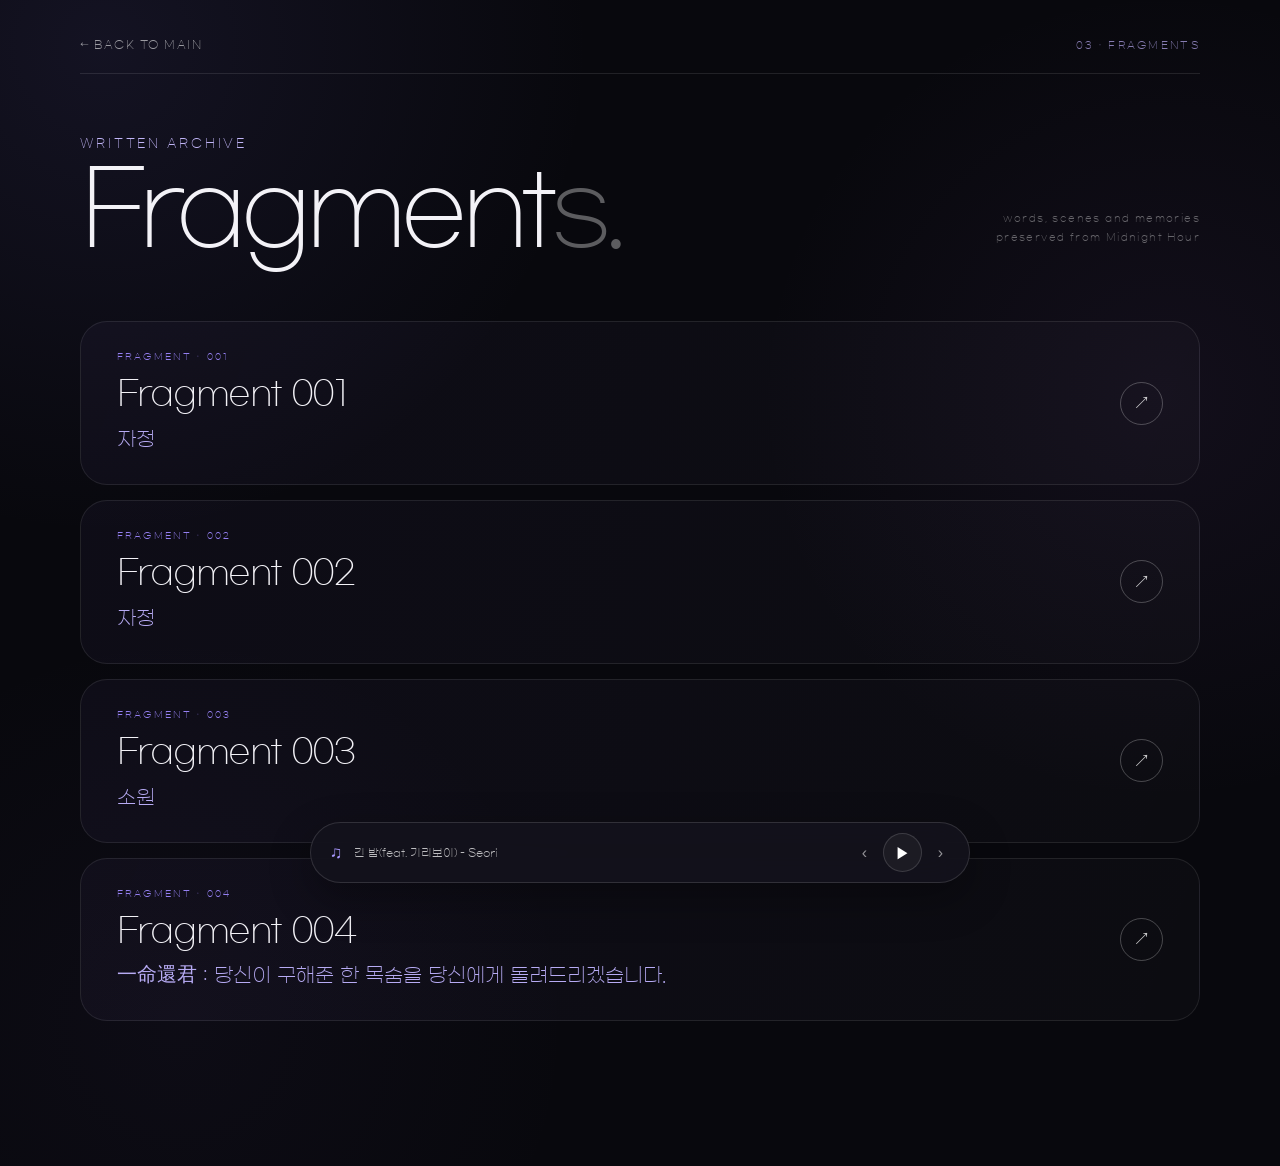
==== commit 1420ae31: "Update index.html" ====
--- a/fragments/index.html
+++ b/fragments/index.html
@@ -10,45 +10,120 @@
     content="width=device-width, initial-scale=1.0"
   />
 
+  <meta
+    name="theme-color"
+    content="#08080d"
+  />
+
   <title>Fragments | Midnight Hour</title>
 
+
+  <!-- =========================================================
+       FAVICON
+  ========================================================== -->
+
+  <link
+    rel="icon"
+    type="image/x-icon"
+    href="/favicon.ico?v=7"
+  />
+
+  <link
+    rel="shortcut icon"
+    type="image/x-icon"
+    href="/favicon.ico?v=7"
+  />
+
+
   <style>
 
+    /* =========================================================
+       FONT
+    ========================================================== */
+
     @font-face {
-      font-family: "GmarketSans";
-      src: url("../GmarketSansTTFLight.ttf") format("truetype");
-      font-weight: 300;
-      font-style: normal;
-      font-display: swap;
-    }
-
+
+      font-family:
+        "GmarketSans";
+
+      src:
+        url("../GmarketSansTTFLight.ttf")
+        format("truetype");
+
+      font-weight:
+        300;
+
+      font-style:
+        normal;
+
+      font-display:
+        swap;
+
+    }
+
+
+
+    /* =========================================================
+       ROOT
+    ========================================================== */
 
     :root {
-      --bg: #08080d;
-      --text: #f2f1f6;
-
-      --purple: #9783ee;
-      --purple-mid: #aa9bef;
-      --purple-light: #c0b5f6;
-      --purple-soft: #b7abf4;
-    }
-
+
+      --bg:
+        #08080d;
+
+      --text:
+        #f3f2f7;
+
+      --purple:
+        #9580f2;
+
+      --purple-light:
+        #c1b5f7;
+
+      --purple-soft:
+        #b7abf4;
+
+      --line:
+        rgba(255,255,255,.10);
+
+      --card:
+        rgba(255,255,255,.025);
+
+    }
+
+
+
+    /* =========================================================
+       RESET
+    ========================================================== */
 
     * {
-      box-sizing: border-box;
+
+      box-sizing:
+        border-box;
+
     }
 
 
     html {
-      scroll-behavior: smooth;
+
+      scroll-behavior:
+        smooth;
+
     }
 
 
     body {
-      margin: 0;
-      min-height: 100vh;
-
-      color: var(--text);
+
+      margin:
+        0;
+
+      min-height:
+        100vh;
+
+      color:
+        var(--text);
 
       font-family:
         "GmarketSans",
@@ -57,132 +132,200 @@
         "Segoe UI",
         sans-serif;
 
-      font-weight: 300;
+      font-weight:
+        300;
 
       background:
+
         radial-gradient(
-          circle at 88% 8%,
-          rgba(86, 77, 158, .14),
-          transparent 33%
+          circle at 8% 4%,
+          rgba(101,91,181,.13),
+          transparent 30%
         ),
+
         radial-gradient(
-          circle at 5% 80%,
-          rgba(74, 95, 180, .07),
-          transparent 28%
+          circle at 91% 34%,
+          rgba(125,81,167,.09),
+          transparent 29%
         ),
+
+        radial-gradient(
+          circle at 14% 88%,
+          rgba(97,75,154,.06),
+          transparent 26%
+        ),
+
         var(--bg);
+
     }
 
 
     a {
-      color: inherit;
-      text-decoration: none;
+
+      color:
+        inherit;
+
+      text-decoration:
+        none;
+
     }
 
 
     button {
-      font: inherit;
-    }
+
+      font:
+        inherit;
+
+    }
+
 
 
     /* =========================================================
        PAGE
-    ========================================================= */
-
-    .mh-fr-page {
+    ========================================================== */
+
+    .fragments-wrap {
+
       width:
         min(
-          1100px,
-          calc(100% - 54px)
+          1120px,
+          calc(100% - 58px)
         );
 
-      margin: 0 auto;
+      margin:
+        0 auto;
 
       padding:
         38px
         0
         145px;
-    }
+
+    }
+
 
 
     /* =========================================================
        TOP
-    ========================================================= */
-
-    .mh-fr-top {
-      display: flex;
-
-      align-items: center;
-      justify-content: space-between;
-
-      gap: 30px;
-
-      padding-bottom: 22px;
+    ========================================================== */
+
+    .fragments-top {
+
+      display:
+        flex;
+
+      align-items:
+        center;
+
+      justify-content:
+        space-between;
+
+      gap:
+        30px;
+
+      padding-bottom:
+        22px;
 
       border-bottom:
         1px solid
-        rgba(255,255,255,.10);
-    }
-
-
-    .mh-fr-back {
-      color:
-        rgba(255,255,255,.60);
-
-      font-size: 12px;
-
-      letter-spacing: .14em;
+        var(--line);
+
+    }
+
+
+    .fragments-back {
+
+      color:
+        rgba(255,255,255,.58);
+
+      font-size:
+        11px;
+
+      letter-spacing:
+        .14em;
 
       transition:
         color .2s ease,
         transform .2s ease;
-    }
-
-
-    .mh-fr-back:hover {
-      color: white;
+
+    }
+
+
+    .fragments-back:hover {
+
+      color:
+        #fff;
 
       transform:
         translateX(-3px);
-    }
-
-
-    .mh-fr-index {
-      color:
-        rgba(184,172,241,.76);
-
-      font-size: 11px;
-
-      letter-spacing: .23em;
-    }
+
+    }
+
+
+    .fragments-index {
+
+      color:
+        rgba(182,168,239,.72);
+
+      font-size:
+        10px;
+
+      letter-spacing:
+        .23em;
+
+    }
+
 
 
     /* =========================================================
        HEADER
-    ========================================================= */
-
-    .mh-fr-header {
+    ========================================================== */
+
+    .fragments-heading {
+
+      display:
+        flex;
+
+      align-items:
+        flex-end;
+
+      justify-content:
+        space-between;
+
+      gap:
+        40px;
+
       padding:
-        58px
+        62px
         0
-        62px;
-    }
-
-
-    .mh-fr-kicker {
-      margin-bottom: 13px;
-
-      color:
-        #b8a7ff;
-
-      font-size: 12px;
-
-      letter-spacing: .25em;
-    }
-
-
-    .mh-fr-title {
-      margin: 0;
+        68px;
+
+    }
+
+
+    .fragments-kicker {
+
+      margin-bottom:
+        13px;
+
+      color:
+        var(--purple-light);
+
+      font-size:
+        12px;
+
+      letter-spacing:
+        .24em;
+
+    }
+
+
+    .fragments-title {
+
+      margin:
+        0;
+
+      color:
+        #f3f2f7;
 
       font-size:
         clamp(
@@ -191,108 +334,182 @@
           104px
         );
 
-      line-height: .9;
-
-      letter-spacing: -.065em;
-
-      font-weight: 300;
-    }
-
-
-    .mh-fr-title span {
+      font-weight:
+        300;
+
+      line-height:
+        .88;
+
+      letter-spacing:
+        -.068em;
+
+    }
+
+
+    .fragments-title span {
+
       color:
         rgba(255,255,255,.34);
-    }
-
-
-    .mh-fr-sub {
-      margin-top: 22px;
-
-      color:
-        rgba(255,255,255,.42);
-
-      font-size: 11px;
-
-      letter-spacing: .15em;
-    }
+
+    }
+
+
+    .fragments-description {
+
+      padding-bottom:
+        7px;
+
+      color:
+        rgba(255,255,255,.37);
+
+      font-size:
+        10px;
+
+      line-height:
+        1.85;
+
+      letter-spacing:
+        .14em;
+
+      text-align:
+        right;
+
+    }
+
 
 
     /* =========================================================
-       CARDS
-    ========================================================= */
-
-    .mh-fr-list {
-      display: flex;
-
-      flex-direction: column;
-
-      gap: 15px;
-    }
-
-
-    .mh-fr-card {
-      width: 100%;
-
-      min-height: 155px;
-
-      display: flex;
-
-      flex-direction: column;
-
-      justify-content: center;
-      align-items: flex-start;
+       FRAGMENT LIST
+    ========================================================== */
+
+    .fragment-list {
+
+      display:
+        grid;
+
+      grid-template-columns:
+        1fr;
+
+      gap:
+        15px;
+
+    }
+
+
+
+    /* =========================================================
+       CARD
+    ========================================================== */
+
+    .fragment-card {
+
+      position:
+        relative;
+
+      min-height:
+        155px;
+
+      display:
+        flex;
+
+      align-items:
+        center;
+
+      justify-content:
+        space-between;
+
+      gap:
+        30px;
 
       padding:
-        34px
-        42px;
+        30px
+        36px;
+
+      overflow:
+        hidden;
 
       border:
         1px solid
-        rgba(255,255,255,.11);
-
-      border-radius: 29px;
-
-      color: inherit;
-
-      text-align: left;
+        rgba(255,255,255,.09);
+
+      border-radius:
+        27px;
 
       background:
+
         linear-gradient(
-          100deg,
-          rgba(113,85,190,.025),
-          rgba(255,255,255,.012)
+          110deg,
+          rgba(120,95,185,.06),
+          rgba(255,255,255,.018)
         );
 
-      cursor: pointer;
+      cursor:
+        pointer;
 
       transition:
-        border-color .25s ease,
-        background .25s ease,
-        transform .25s ease;
-    }
-
-
-    .mh-fr-card:hover {
+        transform .28s ease,
+        border-color .28s ease,
+        background .28s ease;
+
+    }
+
+
+    .fragment-card:hover {
+
       transform:
         translateY(-2px);
 
       border-color:
-        rgba(184,166,255,.32);
+        rgba(177,159,241,.25);
 
       background:
+
         linear-gradient(
-          100deg,
-          rgba(116,90,190,.07),
-          rgba(255,255,255,.015)
+          110deg,
+          rgba(121,96,190,.09),
+          rgba(255,255,255,.024)
         );
-    }
-
-
-    .mh-fr-card-title {
-      margin: 0;
-
-      color:
-        #f0eef8;
+
+    }
+
+
+
+    /* =========================================================
+       CARD TEXT
+    ========================================================== */
+
+    .fragment-card-left {
+
+      min-width:
+        0;
+
+    }
+
+
+    .fragment-card-index {
+
+      margin-bottom:
+        11px;
+
+      color:
+        var(--purple);
+
+      font-size:
+        9px;
+
+      letter-spacing:
+        .24em;
+
+    }
+
+
+    .fragment-card-title {
+
+      margin:
+        0;
+
+      color:
+        #f2f1f6;
 
       font-size:
         clamp(
@@ -301,16 +518,22 @@
           34px
         );
 
-      font-weight: 300;
-
-      line-height: 1.25;
-
-      letter-spacing: -.04em;
-    }
-
-
-    .mh-fr-card-subtitle {
-      margin-top: 17px;
+      font-weight:
+        300;
+
+      line-height:
+        1.2;
+
+      letter-spacing:
+        -.04em;
+
+    }
+
+
+    .fragment-card-subtitle {
+
+      margin-top:
+        10px;
 
       color:
         var(--purple-soft);
@@ -322,213 +545,447 @@
           20px
         );
 
-      line-height: 1.65;
-
-      word-break: keep-all;
-    }
+      line-height:
+        1.5;
+
+      word-break:
+        keep-all;
+
+    }
+
 
 
     /* =========================================================
-       MODAL
-    ========================================================= */
+       ARROW
+    ========================================================== */
+
+    .fragment-card-arrow {
+
+      width:
+        43px;
+
+      height:
+        43px;
+
+      flex:
+        0
+        0
+        auto;
+
+      display:
+        grid;
+
+      place-items:
+        center;
+
+      border:
+        1px solid
+        rgba(255,255,255,.25);
+
+      border-radius:
+        50%;
+
+      color:
+        rgba(255,255,255,.78);
+
+      font-size:
+        16px;
+
+      transition:
+        transform .3s ease,
+        color .25s ease,
+        background .25s ease;
+
+    }
+
+
+    .fragment-card:hover
+    .fragment-card-arrow {
+
+      transform:
+        rotate(45deg);
+
+      color:
+        #111117;
+
+      background:
+        rgba(255,255,255,.93);
+
+    }
+
+
+
+    /* =========================================================
+       READER MODAL
+    ========================================================== */
 
     .mh-fr-modal {
-      position: fixed;
-
-      z-index: 500;
-
-      inset: 0;
-
-      display: none;
-
-      align-items: center;
-      justify-content: center;
-
-      padding: 28px;
+
+      position:
+        fixed;
+
+      z-index:
+        999;
+
+      inset:
+        0;
+
+      display:
+        none;
+
+      align-items:
+        flex-start;
+
+      justify-content:
+        center;
+
+      overflow-y:
+        auto;
+
+      padding:
+        64px
+        28px
+        80px;
 
       background:
-        rgba(3,3,7,.91);
+        rgba(3,3,7,.92);
 
       backdrop-filter:
-        blur(18px);
+        blur(19px);
 
       -webkit-backdrop-filter:
-        blur(18px);
-
-      cursor: pointer;
+        blur(19px);
+
+      cursor:
+        pointer;
+
     }
 
 
     .mh-fr-modal.open {
-      display: flex;
-    }
+
+      display:
+        flex;
+
+    }
+
 
 
     /* =========================================================
        READER
-    ========================================================= */
+    ========================================================== */
 
     .mh-fr-reader {
+
+      position:
+        relative;
+
       width:
         min(
           860px,
           100%
         );
 
-      max-height: 88vh;
-
-      overflow-y: auto;
+      margin:
+        auto;
 
       padding:
-        48px
-        52px
-        56px;
+        55px
+        58px
+        64px;
 
       border:
         1px solid
         rgba(255,255,255,.11);
 
-      border-radius: 30px;
+      border-radius:
+        28px;
 
       background:
-        #101016;
+
+        linear-gradient(
+          120deg,
+          rgba(108,87,166,.08),
+          rgba(255,255,255,.022)
+        ),
+
+        #0d0c13;
 
       box-shadow:
         0
-        28px
-        80px
+        30px
+        100px
         rgba(0,0,0,.38);
 
-      scrollbar-width: thin;
-
-      scrollbar-color:
-        rgba(160,139,239,.35)
+      cursor:
+        default;
+
+    }
+
+
+
+    /* =========================================================
+       CLOSE
+    ========================================================== */
+
+    .mh-fr-close {
+
+      position:
+        fixed;
+
+      z-index:
+        1001;
+
+      top:
+        23px;
+
+      right:
+        29px;
+
+      padding:
+        10px
+        4px;
+
+      border:
+        0;
+
+      color:
+        rgba(255,255,255,.58);
+
+      background:
         transparent;
 
-      cursor: default;
-    }
-
-
-    .mh-fr-reader::-webkit-scrollbar {
-      width: 7px;
-    }
-
-
-    .mh-fr-reader::-webkit-scrollbar-track {
-      background: transparent;
-    }
-
-
-    .mh-fr-reader::-webkit-scrollbar-thumb {
-      border-radius: 999px;
-
-      background:
-        rgba(160,139,239,.32);
-    }
+      font-family:
+        "GmarketSans",
+        sans-serif;
+
+      font-size:
+        10px;
+
+      font-weight:
+        300;
+
+      line-height:
+        1;
+
+      letter-spacing:
+        .18em;
+
+      cursor:
+        pointer;
+
+      transition:
+        color .2s ease;
+
+    }
+
+
+    .mh-fr-close:hover {
+
+      color:
+        #fff;
+
+    }
+
 
 
     /* =========================================================
        READER HEADER
-    ========================================================= */
-
-    .mh-fr-reader-head {
-      margin-bottom: 34px;
-
-      padding-bottom: 27px;
+    ========================================================== */
+
+    .mh-fr-reader-index {
+
+      margin-bottom:
+        13px;
+
+      color:
+        var(--purple);
+
+      font-size:
+        9px;
+
+      letter-spacing:
+        .25em;
+
+    }
+
+
+    .mh-fr-reader-title {
+
+      margin:
+        0;
+
+      color:
+        #f2f1f6;
+
+      font-size:
+        34px;
+
+      font-weight:
+        300;
+
+      line-height:
+        1.18;
+
+      letter-spacing:
+        -.04em;
+
+    }
+
+
+    .mh-fr-reader-subtitle {
+
+      margin-top:
+        10px;
+
+      padding-bottom:
+        30px;
 
       border-bottom:
         1px solid
-        rgba(255,255,255,.09);
-    }
-
-
-    .mh-fr-reader-title {
-      margin: 0;
-
-      color:
-        #f2f0f8;
-
-      font-size: 34px;
-
-      font-weight: 300;
-
-      line-height: 1.2;
-
-      letter-spacing: -.045em;
-    }
-
-
-    .mh-fr-reader-subtitle {
-      margin-top: 11px;
+        rgba(255,255,255,.08);
 
       color:
         var(--purple-soft);
 
-      font-size: 16px;
-
-      line-height: 1.7;
-
-      word-break: keep-all;
-    }
+      font-size:
+        16px;
+
+      line-height:
+        1.6;
+
+      word-break:
+        keep-all;
+
+    }
+
 
 
     /* =========================================================
        READER BODY
-    ========================================================= */
-
-    .mh-fr-reader-text {
-      color:
-        rgba(255,255,255,.84);
-
-      font-size: 17px;
-
-      line-height: 2.15;
-
-      letter-spacing: -.01em;
-
-      word-break: keep-all;
-
-      white-space: pre-wrap;
-    }
-
-
-    .mh-fr-reader-text.is-html {
-      white-space: normal;
-    }
-
-
-    .mh-fr-reader-text.is-html p {
+    ========================================================== */
+
+    .mh-fr-reader-body {
+
+      padding-top:
+        35px;
+
+      color:
+        rgba(245,244,249,.82);
+
+      font-size:
+        17px;
+
+      line-height:
+        2.15;
+
+      word-break:
+        keep-all;
+
+      white-space:
+        normal;
+
+    }
+
+
+    .mh-fr-reader-body p {
+
       margin:
         0
         0
-        1.55em;
-    }
-
-
-    .mh-fr-reader-text.is-html p:last-child {
-      margin-bottom: 0;
-    }
-
-
-    .mh-fr-reader-text em {
-      color:
-        #c8bcfa;
-
-      font-style: italic;
-    }
+        1.65em;
+
+    }
+
+
+    .mh-fr-reader-body p:last-child {
+
+      margin-bottom:
+        0;
+
+    }
+
+
+    .mh-fr-reader-body em {
+
+      color:
+        var(--purple-light);
+
+      font-style:
+        normal;
+
+    }
+
 
 
     /* =========================================================
-       MUSIC
-    ========================================================= */
+       TEXT FILE CONTENT
+    ========================================================== */
+
+    .mh-fr-reader-body.text-file {
+
+      white-space:
+        pre-wrap;
+
+    }
+
+
+
+    /* =========================================================
+       LOADING
+    ========================================================== */
+
+    .mh-fr-loading {
+
+      color:
+        rgba(255,255,255,.42);
+
+      font-size:
+        13px;
+
+      letter-spacing:
+        .10em;
+
+    }
+
+
+
+    /* =========================================================
+       ERROR
+    ========================================================== */
+
+    .mh-fr-error {
+
+      color:
+        var(--purple-soft);
+
+      font-size:
+        14px;
+
+      line-height:
+        1.9;
+
+    }
+
+
+
+    /* =========================================================
+       MUSIC PLAYER
+    ========================================================== */
 
     .music-player {
-      position: fixed;
-
-      z-index: 100;
-
-      left: 50%;
-      bottom: 17px;
+
+      position:
+        fixed;
+
+      z-index:
+        100;
+
+      left:
+        50%;
+
+      bottom:
+        17px;
 
       transform:
         translateX(-50%);
@@ -539,14 +996,20 @@
           calc(100% - 36px)
         );
 
-      min-height: 61px;
-
-      display: flex;
-
-      align-items: center;
-      justify-content: space-between;
-
-      gap: 16px;
+      min-height:
+        61px;
+
+      display:
+        flex;
+
+      align-items:
+        center;
+
+      justify-content:
+        space-between;
+
+      gap:
+        16px;
 
       padding:
         9px
@@ -558,7 +1021,8 @@
         1px solid
         rgba(255,255,255,.13);
 
-      border-radius: 999px;
+      border-radius:
+        999px;
 
       background:
         rgba(20,18,29,.89);
@@ -574,185 +1038,341 @@
 
       -webkit-backdrop-filter:
         blur(20px);
+
     }
 
 
     .music-left,
     .music-controls {
-      display: flex;
-      align-items: center;
+
+      display:
+        flex;
+
+      align-items:
+        center;
+
     }
 
 
     .music-left {
-      min-width: 0;
-
-      gap: 11px;
+
+      min-width:
+        0;
+
+      gap:
+        11px;
+
     }
 
 
     .music-icon {
+
       color:
         #a998ff;
 
-      font-size: 17px;
+      font-size:
+        17px;
+
     }
 
 
     .music-title {
-      overflow: hidden;
-
-      white-space: nowrap;
-
-      text-overflow: ellipsis;
+
+      overflow:
+        hidden;
+
+      white-space:
+        nowrap;
+
+      text-overflow:
+        ellipsis;
 
       color:
         rgba(255,255,255,.72);
 
-      font-size: 11px;
+      font-size:
+        11px;
+
     }
 
 
     .music-controls {
+
       flex:
         0
         0
         auto;
 
-      gap: 3px;
+      gap:
+        3px;
+
     }
 
 
     .music-btn {
-      width: 39px;
-      height: 39px;
-
-      display: grid;
-
-      place-items: center;
-
-      padding: 0;
+
+      width:
+        39px;
+
+      height:
+        39px;
+
+      display:
+        grid;
+
+      place-items:
+        center;
+
+      padding:
+        0;
 
       border:
         1px solid
         rgba(255,255,255,.14);
 
-      border-radius: 50%;
-
-      color: white;
+      border-radius:
+        50%;
+
+      color:
+        white;
 
       background:
         rgba(255,255,255,.045);
 
-      cursor: pointer;
+      cursor:
+        pointer;
+
     }
 
 
     .music-btn.small {
-      width: 31px;
-      height: 31px;
-
-      border: 0;
+
+      width:
+        31px;
+
+      height:
+        31px;
+
+      border:
+        0;
 
       background:
         transparent;
 
       color:
         rgba(255,255,255,.55);
-    }
+
+    }
+
 
 
     /* =========================================================
        MOBILE
-    ========================================================= */
-
-    @media (max-width: 650px) {
-
-      .mh-fr-page {
+    ========================================================== */
+
+    @media (max-width: 720px) {
+
+      .fragments-wrap {
+
         width:
           calc(100% - 28px);
+
+        padding-top:
+          25px;
+
       }
 
 
-      .mh-fr-header {
+      .fragments-heading {
+
+        flex-direction:
+          column;
+
+        align-items:
+          flex-start;
+
+        gap:
+          24px;
+
         padding:
-          46px
+          48px
           0
           48px;
+
       }
 
 
-      .mh-fr-title {
+      .fragments-title {
+
         font-size:
-          17vw;
+          18vw;
+
       }
 
 
-      .mh-fr-card {
-        min-height: 135px;
+      .fragments-description {
 
         padding:
-          29px
+          0;
+
+        text-align:
+          left;
+
+      }
+
+
+      .fragment-list {
+
+        gap:
+          11px;
+
+      }
+
+
+      .fragment-card {
+
+        min-height:
+          135px;
+
+        padding:
+          25px
+          23px;
+
+        border-radius:
+          21px;
+
+      }
+
+
+      .fragment-card-title {
+
+        font-size:
           25px;
 
-        border-radius: 23px;
       }
 
 
-      .mh-fr-card-title {
-        font-size: 25px;
+      .fragment-card-subtitle {
+
+        margin-top:
+          8px;
+
+        font-size:
+          15px;
+
       }
 
 
-      .mh-fr-card-subtitle {
-        margin-top: 13px;
-
-        font-size: 16px;
+      .fragment-card-arrow {
+
+        width:
+          36px;
+
+        height:
+          36px;
+
       }
 
 
+      /* reader */
+
       .mh-fr-modal {
-        padding: 12px;
+
+        padding:
+          51px
+          12px
+          60px;
+
       }
 
 
       .mh-fr-reader {
+
+        width:
+          100%;
+
         padding:
-          32px
-          25px
-          40px;
-
-        border-radius: 22px;
-
-        max-height: 91vh;
+          38px
+          24px
+          48px;
+
+        border-radius:
+          22px;
+
       }
 
 
-      .mh-fr-reader-head {
-        margin-bottom: 26px;
-
-        padding-bottom: 21px;
+      .mh-fr-close {
+
+        top:
+          13px;
+
+        right:
+          16px;
+
+        font-size:
+          9px;
+
       }
 
 
       .mh-fr-reader-title {
-        font-size: 27px;
+
+        font-size:
+          27px;
+
       }
 
 
       .mh-fr-reader-subtitle {
-        font-size: 14px;
+
+        padding-bottom:
+          23px;
+
+        font-size:
+          14px;
+
       }
 
 
-      .mh-fr-reader-text {
-        font-size: 15px;
-
-        line-height: 2;
+      .mh-fr-reader-body {
+
+        padding-top:
+          27px;
+
+        font-size:
+          15px;
+
+        line-height:
+          2;
+
       }
 
     }
 
+
+    @media (max-width: 430px) {
+
+      .fragment-card {
+
+        align-items:
+          flex-end;
+
+      }
+
+
+      .fragment-card-arrow {
+
+        width:
+          33px;
+
+        height:
+          33px;
+
+      }
+
+    }
+
   </style>
 
 </head>
@@ -761,19 +1381,28 @@
 <body>
 
 
-<main class="mh-fr-page">
-
-
-  <nav class="mh-fr-top">
+<!-- =========================================================
+     PAGE
+========================================================= -->
+
+<main class="fragments-wrap">
+
+
+  <!-- =======================================================
+       TOP
+  ======================================================== -->
+
+  <nav class="fragments-top">
 
     <a
-      class="mh-fr-back"
+      class="fragments-back"
       href="../index.html"
     >
       ← BACK TO MAIN
     </a>
 
-    <span class="mh-fr-index">
+
+    <span class="fragments-index">
       03 · FRAGMENTS
     </span>
 
@@ -781,112 +1410,205 @@
 
 
 
-  <header class="mh-fr-header">
-
-    <div class="mh-fr-kicker">
-      WRITTEN PIECES
+  <!-- =======================================================
+       HEADER
+  ======================================================== -->
+
+  <header class="fragments-heading">
+
+    <div>
+
+      <div class="fragments-kicker">
+        WRITTEN ARCHIVE
+      </div>
+
+
+      <h1 class="fragments-title">
+        Fragment<span>s.</span>
+      </h1>
+
     </div>
 
-    <h1 class="mh-fr-title">
-      Fragment<span>s.</span>
-    </h1>
-
-    <div class="mh-fr-sub">
-      SCENES · NOTES · MOMENTS
+
+    <div class="fragments-description">
+      words, scenes and memories<br>
+      preserved from Midnight Hour
     </div>
 
   </header>
 
 
 
-  <section class="mh-fr-list">
-
-
-    <!-- 001 -->
-
-    <button
-      class="mh-fr-card"
-      onclick="openFragmentText(
-        'fragment1.txt',
-        'Fragment 001',
-        '자정'
-      )"
+  <!-- =======================================================
+       LIST
+  ======================================================== -->
+
+  <section class="fragment-list">
+
+
+
+    <!-- =====================================================
+         001
+    ====================================================== -->
+
+    <article
+      class="fragment-card"
+      onclick="
+        openFragmentText(
+          'fragment1.txt',
+          'Fragment 001',
+          '자정',
+          '001'
+        )
+      "
     >
 
-      <h2 class="mh-fr-card-title">
-        Fragment 001
-      </h2>
-
-      <div class="mh-fr-card-subtitle">
-        자정
+      <div class="fragment-card-left">
+
+        <div class="fragment-card-index">
+          FRAGMENT · 001
+        </div>
+
+
+        <h2 class="fragment-card-title">
+          Fragment 001
+        </h2>
+
+
+        <div class="fragment-card-subtitle">
+          자정
+        </div>
+
       </div>
 
-    </button>
-
-
-
-    <!-- 002 -->
-
-    <button
-      class="mh-fr-card"
-      onclick="openFragmentText(
-        'fragment2.txt',
-        'Fragment 002',
-        '자정'
-      )"
+
+      <div class="fragment-card-arrow">
+        ↗
+      </div>
+
+    </article>
+
+
+
+    <!-- =====================================================
+         002
+    ====================================================== -->
+
+    <article
+      class="fragment-card"
+      onclick="
+        openFragmentText(
+          'fragment2.txt',
+          'Fragment 002',
+          '자정',
+          '002'
+        )
+      "
     >
 
-      <h2 class="mh-fr-card-title">
-        Fragment 002
-      </h2>
-
-      <div class="mh-fr-card-subtitle">
-        자정
+      <div class="fragment-card-left">
+
+        <div class="fragment-card-index">
+          FRAGMENT · 002
+        </div>
+
+
+        <h2 class="fragment-card-title">
+          Fragment 002
+        </h2>
+
+
+        <div class="fragment-card-subtitle">
+          자정
+        </div>
+
       </div>
 
-    </button>
-
-
-
-    <!-- 003 -->
-
-    <button
-      class="mh-fr-card"
+
+      <div class="fragment-card-arrow">
+        ↗
+      </div>
+
+    </article>
+
+
+
+    <!-- =====================================================
+         003
+    ====================================================== -->
+
+    <article
+      class="fragment-card"
       onclick="openFragmentThree()"
     >
 
-      <h2 class="mh-fr-card-title">
-        Fragment 003
-      </h2>
-
-      <div class="mh-fr-card-subtitle">
-        소원
+      <div class="fragment-card-left">
+
+        <div class="fragment-card-index">
+          FRAGMENT · 003
+        </div>
+
+
+        <h2 class="fragment-card-title">
+          Fragment 003
+        </h2>
+
+
+        <div class="fragment-card-subtitle">
+          소원
+        </div>
+
       </div>
 
-    </button>
-
-
-
-    <!-- 004 -->
-
-    <button
-      class="mh-fr-card"
-      onclick="openFragmentText(
-        'fragment4.txt',
-        'Fragment 004',
-        '一命還君 : 당신이 구해준 한 목숨을 당신에게 돌려드리겠습니다.'
-      )"
+
+      <div class="fragment-card-arrow">
+        ↗
+      </div>
+
+    </article>
+
+
+
+    <!-- =====================================================
+         004
+    ====================================================== -->
+
+    <article
+      class="fragment-card"
+      onclick="
+        openFragmentText(
+          'fragment4.txt',
+          'Fragment 004',
+          '一命還君 : 당신이 구해준 한 목숨을 당신에게 돌려드리겠습니다.',
+          '004'
+        )
+      "
     >
 
-      <h2 class="mh-fr-card-title">
-        Fragment 004
-      </h2>
-
-      <div class="mh-fr-card-subtitle">
-        一命還君 : 당신이 구해준 한 목숨을 당신에게 돌려드리겠습니다.
+      <div class="fragment-card-left">
+
+        <div class="fragment-card-index">
+          FRAGMENT · 004
+        </div>
+
+
+        <h2 class="fragment-card-title">
+          Fragment 004
+        </h2>
+
+
+        <div class="fragment-card-subtitle">
+          一命還君 : 당신이 구해준 한 목숨을 당신에게 돌려드리겠습니다.
+        </div>
+
       </div>
 
-    </button>
+
+      <div class="fragment-card-arrow">
+        ↗
+      </div>
+
+    </article>
 
 
   </section>
@@ -897,57 +1619,7 @@
 
 
 <!-- =========================================================
-     READER MODAL
-     CLOSE 버튼 없음
-========================================================= -->
-
-<div
-  class="mh-fr-modal"
-  id="mh-fr-modal"
-  onclick="closeFragment()"
->
-
-  <article
-    class="mh-fr-reader"
-    onclick="event.stopPropagation()"
-  >
-
-
-    <div class="mh-fr-reader-head">
-
-      <h2
-        class="mh-fr-reader-title"
-        id="mh-fr-reader-title"
-      >
-        Fragment
-      </h2>
-
-
-      <div
-        class="mh-fr-reader-subtitle"
-        id="mh-fr-reader-subtitle"
-      >
-      </div>
-
-    </div>
-
-
-    <div
-      class="mh-fr-reader-text"
-      id="mh-fr-reader-text"
-    >
-      Loading...
-    </div>
-
-
-  </article>
-
-</div>
-
-
-
-<!-- =========================================================
-     FRAGMENT 003
+     FRAGMENT 003 CONTENT
 ========================================================= -->
 
 <template id="fragment-three-template">
@@ -981,7 +1653,8 @@
 
   <p>
     기름을 두 바퀴 둘러 계란 두 개를 구웠다.
-    여자는 늘 기름을 두 바퀴 이상 두른 뒤 뒤집지 않고 오래 구워 바삭바삭해진 반숙을 선호했다.
+    여자는 늘 기름을 두 바퀴 이상 두른 뒤 뒤집지 않고 오래 구워
+    바삭바삭해진 반숙을 선호했다.
     여자가 그러했듯 노른자를 터뜨려 밥에 비볐다.
     바삭한 계란 흰자가 입 안에서 부서졌다.
   </p>
@@ -1052,6 +1725,78 @@
 
 
 <!-- =========================================================
+     READER MODAL
+========================================================= -->
+
+<div
+  class="mh-fr-modal"
+  id="mh-fr-modal"
+  onclick="closeFragment()"
+>
+
+
+  <!-- CLOSE -->
+
+  <button
+    type="button"
+    class="mh-fr-close"
+    onclick="
+      event.stopPropagation();
+      closeFragment();
+    "
+    aria-label="close fragment"
+  >
+    CLOSE
+  </button>
+
+
+
+  <!-- READER -->
+
+  <article
+    class="mh-fr-reader"
+    onclick="event.stopPropagation()"
+  >
+
+
+    <div
+      class="mh-fr-reader-index"
+      id="mh-fr-reader-index"
+    >
+      FRAGMENT · 001
+    </div>
+
+
+    <h2
+      class="mh-fr-reader-title"
+      id="mh-fr-reader-title"
+    >
+      Fragment 001
+    </h2>
+
+
+    <div
+      class="mh-fr-reader-subtitle"
+      id="mh-fr-reader-subtitle"
+    >
+      자정
+    </div>
+
+
+    <div
+      class="mh-fr-reader-body"
+      id="mh-fr-reader-body"
+    ></div>
+
+
+  </article>
+
+
+</div>
+
+
+
+<!-- =========================================================
      MUSIC PLAYER
 ========================================================= -->
 
@@ -1065,6 +1810,7 @@
     <span class="music-icon">
       ♫
     </span>
+
 
     <span
       class="music-title"
@@ -1079,26 +1825,31 @@
   <div class="music-controls">
 
     <button
+      type="button"
+      aria-label="previous track"
       class="music-btn small"
       onclick="prevTrack()"
-      aria-label="previous track"
     >
       ‹
     </button>
 
+
     <button
+      type="button"
+      aria-label="play or pause"
       class="music-btn"
       id="music-btn"
       onclick="toggleMusic()"
-      aria-label="play or pause"
     >
       ▶
     </button>
 
+
     <button
+      type="button"
+      aria-label="next track"
       class="music-btn small"
       onclick="nextTrack()"
-      aria-label="next track"
     >
       ›
     </button>
@@ -1109,16 +1860,30 @@
   <audio
     id="bgm"
     preload="metadata"
+    playsinline
   ></audio>
 
 </div>
 
 
 
-<script src="../common.js"></script>
-
+<!-- =========================================================
+     COMMON
+========================================================= -->
+
+<script src="../common.js?v=7"></script>
+
+
+
+<!-- =========================================================
+     FRAGMENT SCRIPT
+========================================================= -->
 
 <script>
+
+  /* =========================================================
+     ELEMENTS
+  ========================================================== */
 
   const fragmentModal =
     document.getElementById(
@@ -1126,45 +1891,52 @@
     );
 
 
-  const fragmentTitle =
+  const fragmentReaderIndex =
+    document.getElementById(
+      "mh-fr-reader-index"
+    );
+
+
+  const fragmentReaderTitle =
     document.getElementById(
       "mh-fr-reader-title"
     );
 
 
-  const fragmentSubtitle =
+  const fragmentReaderSubtitle =
     document.getElementById(
       "mh-fr-reader-subtitle"
     );
 
 
-  const fragmentText =
+  const fragmentReaderBody =
     document.getElementById(
-      "mh-fr-reader-text"
+      "mh-fr-reader-body"
     );
 
 
 
-  function prepareFragment(
+  /* =========================================================
+     OPEN BASE
+  ========================================================== */
+
+  function openFragmentBase(
     title,
-    subtitle
+    subtitle,
+    number
   ) {
 
-    fragmentTitle.textContent =
+    fragmentReaderIndex.textContent =
+      "FRAGMENT · " +
+      number;
+
+
+    fragmentReaderTitle.textContent =
       title;
 
 
-    fragmentSubtitle.textContent =
+    fragmentReaderSubtitle.textContent =
       subtitle;
-
-
-    fragmentText.innerHTML =
-      "";
-
-
-    fragmentText.classList.remove(
-      "is-html"
-    );
 
 
     fragmentModal.classList.add(
@@ -1179,53 +1951,80 @@
 
 
 
+  /* =========================================================
+     OPEN TXT
+  ========================================================== */
+
   async function openFragmentText(
     file,
     title,
-    subtitle
+    subtitle,
+    number
   ) {
 
-    prepareFragment(
+    openFragmentBase(
       title,
-      subtitle
+      subtitle,
+      number
     );
 
 
-    fragmentText.textContent =
-      "Loading...";
+    fragmentReaderBody.className =
+      "mh-fr-reader-body text-file";
+
+
+    fragmentReaderBody.innerHTML =
+      '<div class="mh-fr-loading">LOADING...</div>';
 
 
     try {
 
       const response =
-        await fetch(file);
+        await fetch(
+          file,
+          {
+            cache:
+              "no-store"
+          }
+        );
 
 
       if (!response.ok) {
 
         throw new Error(
-          "Failed to load fragment."
+          "Failed to load fragment"
         );
 
       }
 
 
-      const content =
+      const text =
         await response.text();
 
 
-      fragmentText.textContent =
-        content;
-
-    }
-
+      fragmentReaderBody.textContent =
+        text;
+
+    }
 
     catch (error) {
 
-      fragmentText.textContent =
-        "글을 불러오지 못했습니다.\n\n" +
-        file +
-        " 파일이 fragments 폴더 안에 있는지 확인해 주세요.";
+      console.error(
+        error
+      );
+
+
+      fragmentReaderBody.className =
+        "mh-fr-reader-body";
+
+
+      fragmentReaderBody.innerHTML =
+        `
+          <div class="mh-fr-error">
+            글을 불러오지 못했습니다.<br>
+            파일 이름과 경로를 확인해 주세요.
+          </div>
+        `;
 
     }
 
@@ -1233,12 +2032,21 @@
 
 
 
+  /* =========================================================
+     OPEN FRAGMENT 003
+  ========================================================== */
+
   function openFragmentThree() {
 
-    prepareFragment(
+    openFragmentBase(
       "Fragment 003",
-      "소원"
+      "소원",
+      "003"
     );
+
+
+    fragmentReaderBody.className =
+      "mh-fr-reader-body";
 
 
     const template =
@@ -1247,18 +2055,23 @@
       );
 
 
-    fragmentText.classList.add(
-      "is-html"
+    fragmentReaderBody.innerHTML =
+      "";
+
+
+    fragmentReaderBody.appendChild(
+      template.content.cloneNode(
+        true
+      )
     );
 
-
-    fragmentText.appendChild(
-      template.content.cloneNode(true)
-    );
-
   }
 
 
+
+  /* =========================================================
+     CLOSE
+  ========================================================== */
 
   function closeFragment() {
 
@@ -1270,9 +2083,17 @@
     document.body.style.overflow =
       "";
 
+
+    fragmentReaderBody.innerHTML =
+      "";
+
   }
 
 
+
+  /* =========================================================
+     ESC
+  ========================================================== */
 
   document.addEventListener(
     "keydown",
@@ -1292,8 +2113,26 @@
     }
   );
 
+
+
+  /* =========================================================
+     GLOBAL
+  ========================================================== */
+
+  window.openFragmentText =
+    openFragmentText;
+
+
+  window.openFragmentThree =
+    openFragmentThree;
+
+
+  window.closeFragment =
+    closeFragment;
+
 </script>
 
 
 </body>
+
 </html>
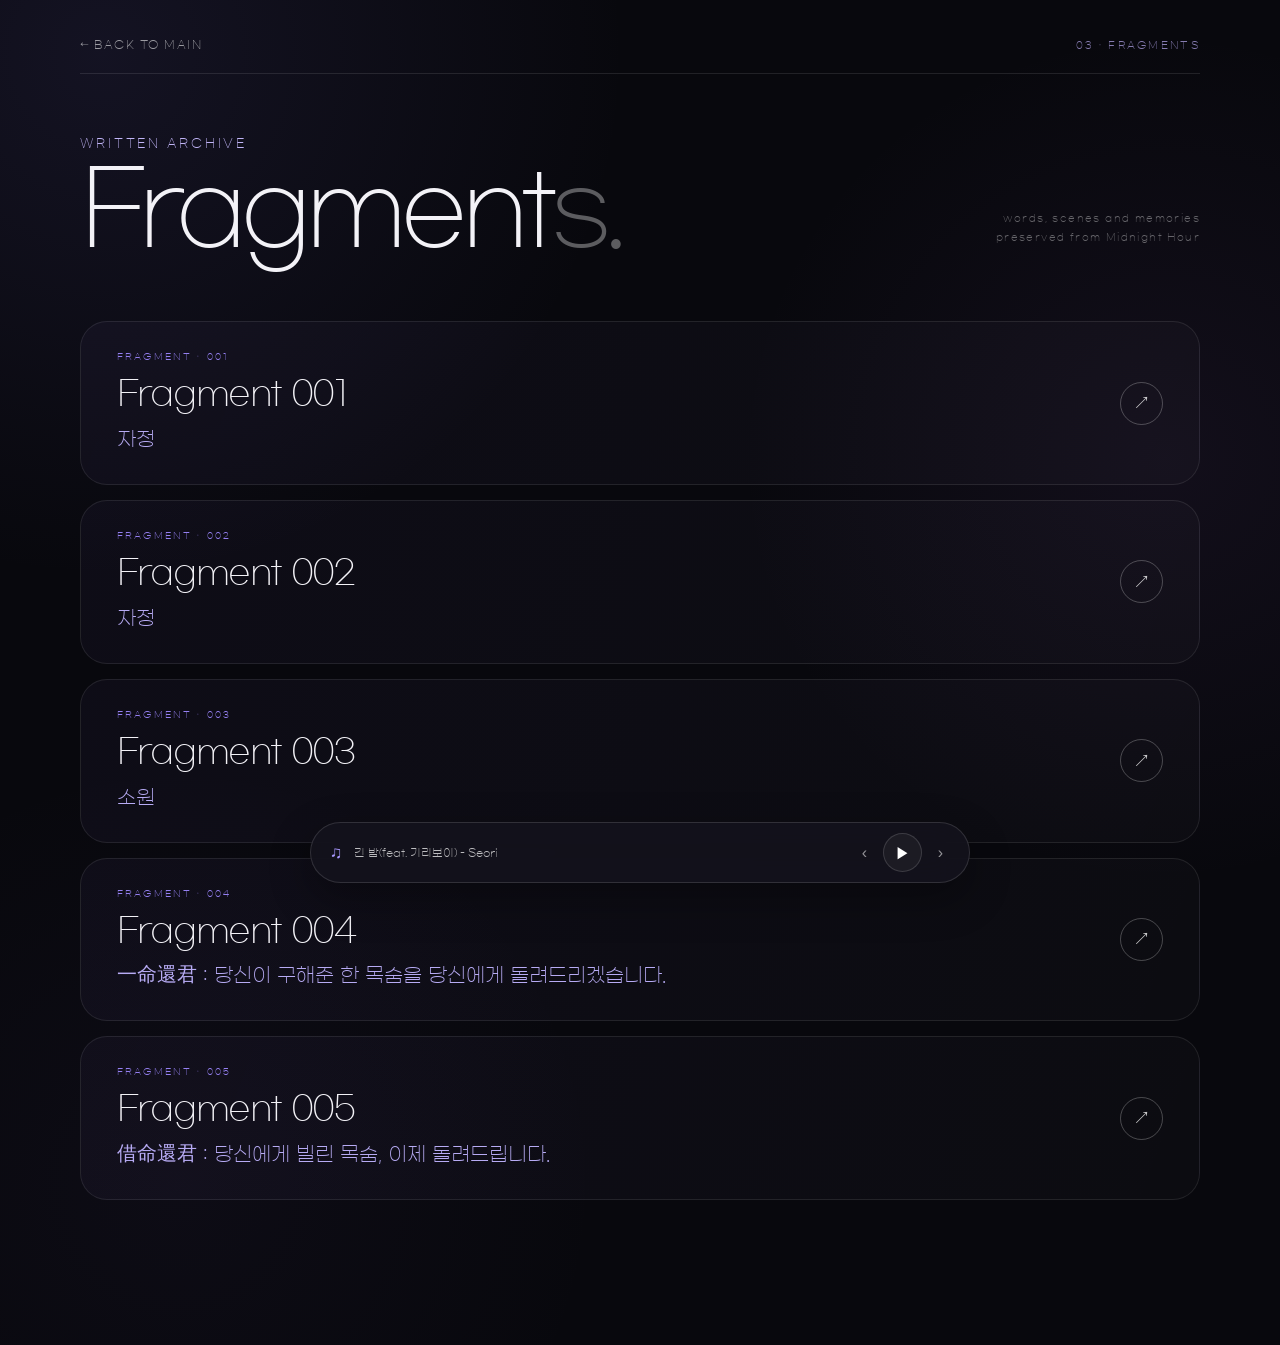
==== commit 79e5b5a2: "Update index.html" ====
--- a/fragments/index.html
+++ b/fragments/index.html
@@ -1611,6 +1611,49 @@
     </article>
 
 
+
+    <!-- =====================================================
+         005
+    ====================================================== -->
+
+    <article
+      class="fragment-card"
+      onclick="
+        openFragmentText(
+          'fragment5.txt',
+          'Fragment 005',
+          '借命還君 : 당신에게 빌린 목숨, 이제 돌려드립니다.',
+          '005'
+        )
+      "
+    >
+
+      <div class="fragment-card-left">
+
+        <div class="fragment-card-index">
+          FRAGMENT · 005
+        </div>
+
+
+        <h2 class="fragment-card-title">
+          Fragment 005
+        </h2>
+
+
+        <div class="fragment-card-subtitle">
+          借命還君 : 당신에게 빌린 목숨, 이제 돌려드립니다.
+        </div>
+
+      </div>
+
+
+      <div class="fragment-card-arrow">
+        ↗
+      </div>
+
+    </article>
+
+
   </section>
 
 
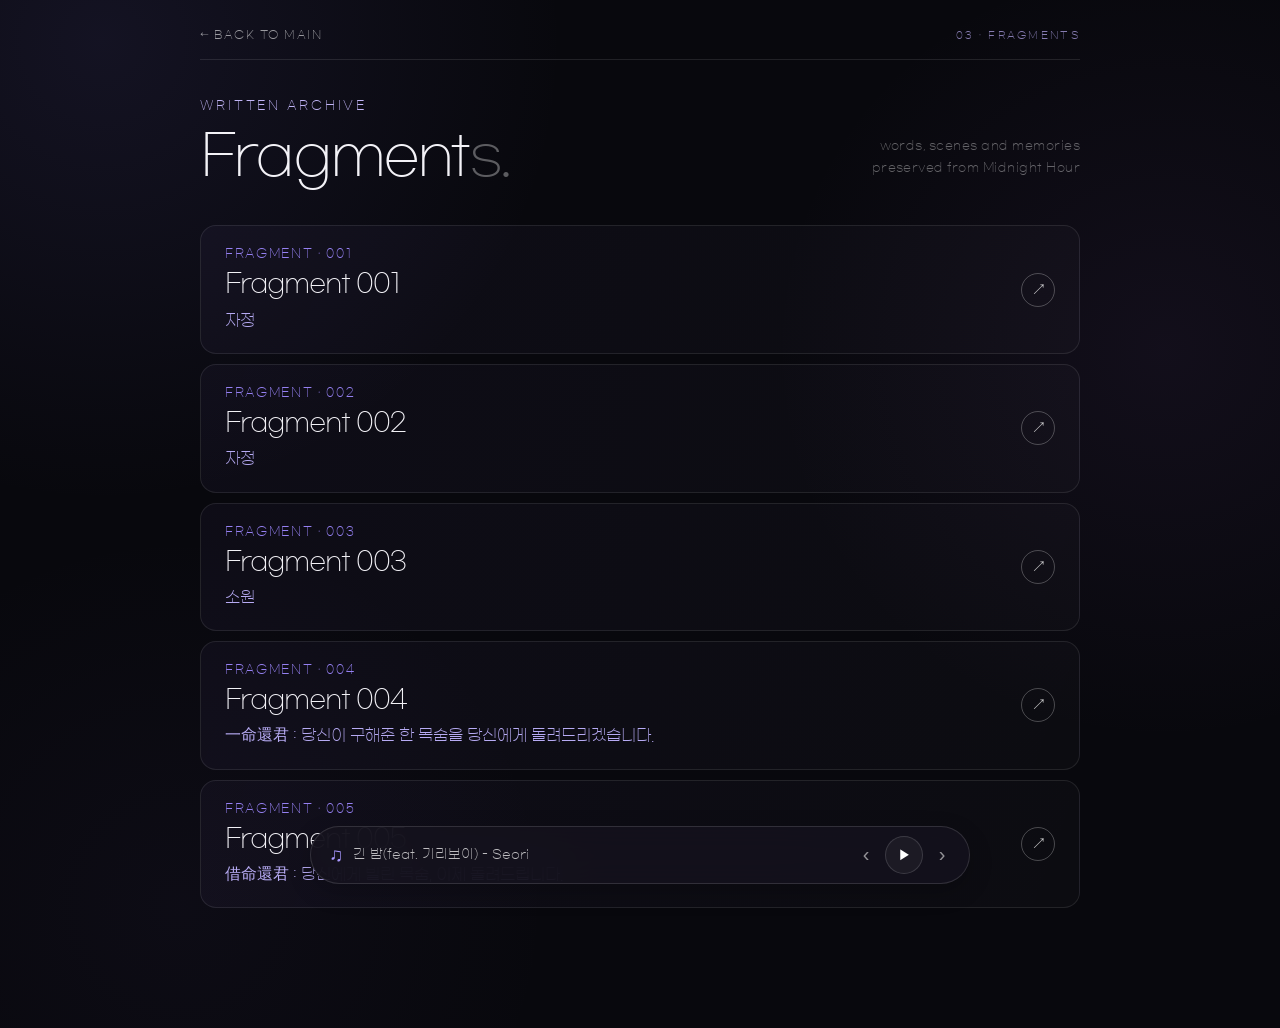
==== commit db86017c: "Unify compact page layouts and fixed music player sizing" ====
--- a/fragments/index.html
+++ b/fragments/index.html
@@ -1375,6 +1375,7 @@
 
   </style>
 
+<link rel="stylesheet" href="../compact.css?v=1">
 </head>
 
 
--- a/compact.css
+++ b/compact.css
@@ -0,0 +1,146 @@
+/* Shared sizing, loaded after each page's visual styles. */
+:root {
+  --content-width: 880px;
+  --reading-width: 600px;
+  --player-width: 660px;
+}
+
+.home-screen,
+.fragments-wrap,
+.personnel-wrap,
+.stills-wrap,
+.page {
+  width: min(var(--content-width), calc(100% - 48px));
+}
+
+.fragments-wrap,
+.personnel-wrap,
+.stills-wrap,
+.page { padding: 28px 0 120px; }
+
+.fragments-top,
+.personnel-top,
+.stills-top,
+.topbar { padding-bottom: 18px; }
+
+.fragments-heading,
+.personnel-heading,
+.stills-heading,
+.timeline-header { padding: 38px 0 40px; gap: 24px; }
+
+.fragments-title,
+.personnel-title,
+.stills-title,
+.timeline-title {
+  font-size: clamp(36px, 5vw, 56px);
+  line-height: 1.08;
+  letter-spacing: -.05em;
+}
+
+.fragments-description,
+.personnel-description,
+.stills-description,
+.timeline-meta { font-size: 12px; letter-spacing: .04em; }
+
+.home-heading { font-size: clamp(21px, 3vw, 26px); }
+.tablet { border-radius: 22px; box-shadow: 0 16px 44px #05020d38; }
+.tablet img, .hero-overlay { border-radius: 16px; }
+
+.fragment-list { gap: 10px; }
+.fragment-card {
+  min-height: 110px;
+  padding: 20px 24px;
+  gap: 20px;
+  border-radius: 16px;
+}
+.fragment-card-index { margin-bottom: 8px; font-size: 12px; letter-spacing: .14em; }
+.fragment-card-title { font-size: clamp(21px, 2.6vw, 26px); }
+.fragment-card-subtitle { margin-top: 7px; font-size: 16px; line-height: 1.65; }
+.fragment-card-arrow { width: 34px; height: 34px; font-size: 14px; }
+
+.writing { width: min(var(--reading-width), 100%); font-size: 16px; line-height: 1.95; }
+.writing p { margin-bottom: 1.4em; }
+.mh-fr-modal { padding: 52px 24px 120px; }
+.mh-fr-reader {
+  width: min(700px, 100%);
+  padding: 36px 44px 44px;
+  border-radius: 18px;
+}
+.mh-fr-reader-index { font-size: 12px; letter-spacing: .14em; }
+.mh-fr-reader-title { font-size: 28px; }
+.mh-fr-reader-subtitle { padding-bottom: 22px; font-size: 16px; }
+.mh-fr-reader-body { padding-top: 24px; font-size: 16px; line-height: 1.95; overflow-wrap: anywhere; }
+.mh-fr-reader-body p { margin-bottom: 1.4em; }
+.mh-fr-close { font-size: 12px; }
+
+.mh-timeline { --track-x: 16px; }
+.act, .event { padding-left: 48px; }
+.act { min-height: 48px; margin: 16px 0; }
+.act-title { font-size: 18px; }
+.event { margin-bottom: 16px; }
+.event-card { padding: 24px 28px; border-radius: 16px; }
+.event-title { font-size: 24px; }
+.event-body { margin-top: 20px; font-size: 16px; line-height: 1.9; }
+
+.person-block { grid-template-columns: minmax(0, .72fr) minmax(0, 1.28fr); column-gap: 20px; align-items: start; }
+.person-block.reverse { grid-template-columns: minmax(0, 1.28fr) minmax(0, .72fr); }
+.person-visual, .person-card { border-radius: 18px; }
+.person-card { padding: 22px 24px; }
+.person-name { font-size: 34px; line-height: 1.15; }
+.person-role { font-size: 16px; }
+.person-row { grid-template-columns: 105px minmax(0, 1fr); gap: 12px; padding: 11px 0; }
+.person-label { font-size: 12px; }
+.person-text { font-size: 16px; line-height: 1.75; }
+.still-grid { gap: 14px; }
+.still-card { border-radius: 16px; }
+
+/* One player size for the home, direct URLs and iframe navigation. */
+#music-player {
+  position: fixed !important;
+  inset: auto auto calc(max(var(--music-viewport-inset, 0px), var(--player-bottom-inset, 0px)) + max(16px, env(safe-area-inset-bottom, 0px))) 50% !important;
+  transform: translateX(-50%) !important;
+  width: min(var(--player-width), calc(100% - 32px)) !important;
+  max-width: calc(100% - 32px) !important;
+  min-height: 58px;
+  margin: 0 !important;
+  padding: 8px 12px 8px 18px;
+  gap: 14px;
+  border: 1px solid rgba(255,255,255,.13);
+  border-radius: 999px;
+  background: rgba(20,18,29,.92);
+  box-shadow: 0 8px 24px rgba(0,0,0,.2);
+  animation: none !important;
+}
+#music-player .music-left { flex: 1 1 auto; min-width: 0; gap: 10px; }
+#music-player .music-icon { font-size: 19px; }
+#music-player .music-title { max-width: none; font-size: 13px; line-height: 1.5; }
+#music-player .music-controls { flex: 0 0 auto; gap: 4px; }
+#music-player .music-btn { width: 38px; height: 38px; font-size: 14px; }
+#music-player .music-btn.small { width: 30px; height: 38px; font-size: 20px; }
+
+@media (max-width: 720px) {
+  .home-screen, .fragments-wrap, .personnel-wrap, .stills-wrap, .page { width: calc(100% - 32px); }
+  .fragments-wrap, .personnel-wrap, .stills-wrap, .page { padding-top: 24px; }
+  .fragments-heading, .personnel-heading, .stills-heading, .timeline-header {
+    flex-direction: column; align-items: flex-start; padding: 30px 0; gap: 16px;
+  }
+  .fragments-description, .personnel-description, .stills-description, .timeline-meta { text-align: left; }
+  .fragment-card { padding: 18px; min-height: 108px; gap: 12px; align-items: center; }
+  .fragment-card-arrow { width: 30px; height: 30px; }
+  .mh-fr-modal { padding: 52px 16px 110px; }
+  .mh-fr-reader { padding: 28px 22px 34px; }
+  .mh-fr-reader-title { font-size: 24px; }
+  .person-block, .person-block.reverse { grid-template-columns: 1fr; gap: 14px; }
+  .person-visual { width: min(100%, 360px); }
+  .person-name { font-size: 30px; }
+  .person-row { grid-template-columns: 1fr; gap: 6px; }
+  .mh-timeline { --track-x: 10px; }
+  .act, .event { padding-left: 32px; }
+  .event-card { padding: 20px; }
+  .event-title { font-size: 22px; }
+  #music-player { min-height: 54px; padding: 7px 9px 7px 14px; gap: 8px; }
+  #music-player .music-title { font-size: 12px; }
+  #music-player .music-controls { gap: 2px; }
+  #music-player .music-btn { width: 36px; height: 36px; }
+  #music-player .music-btn.small { width: 26px; height: 36px; }
+}
